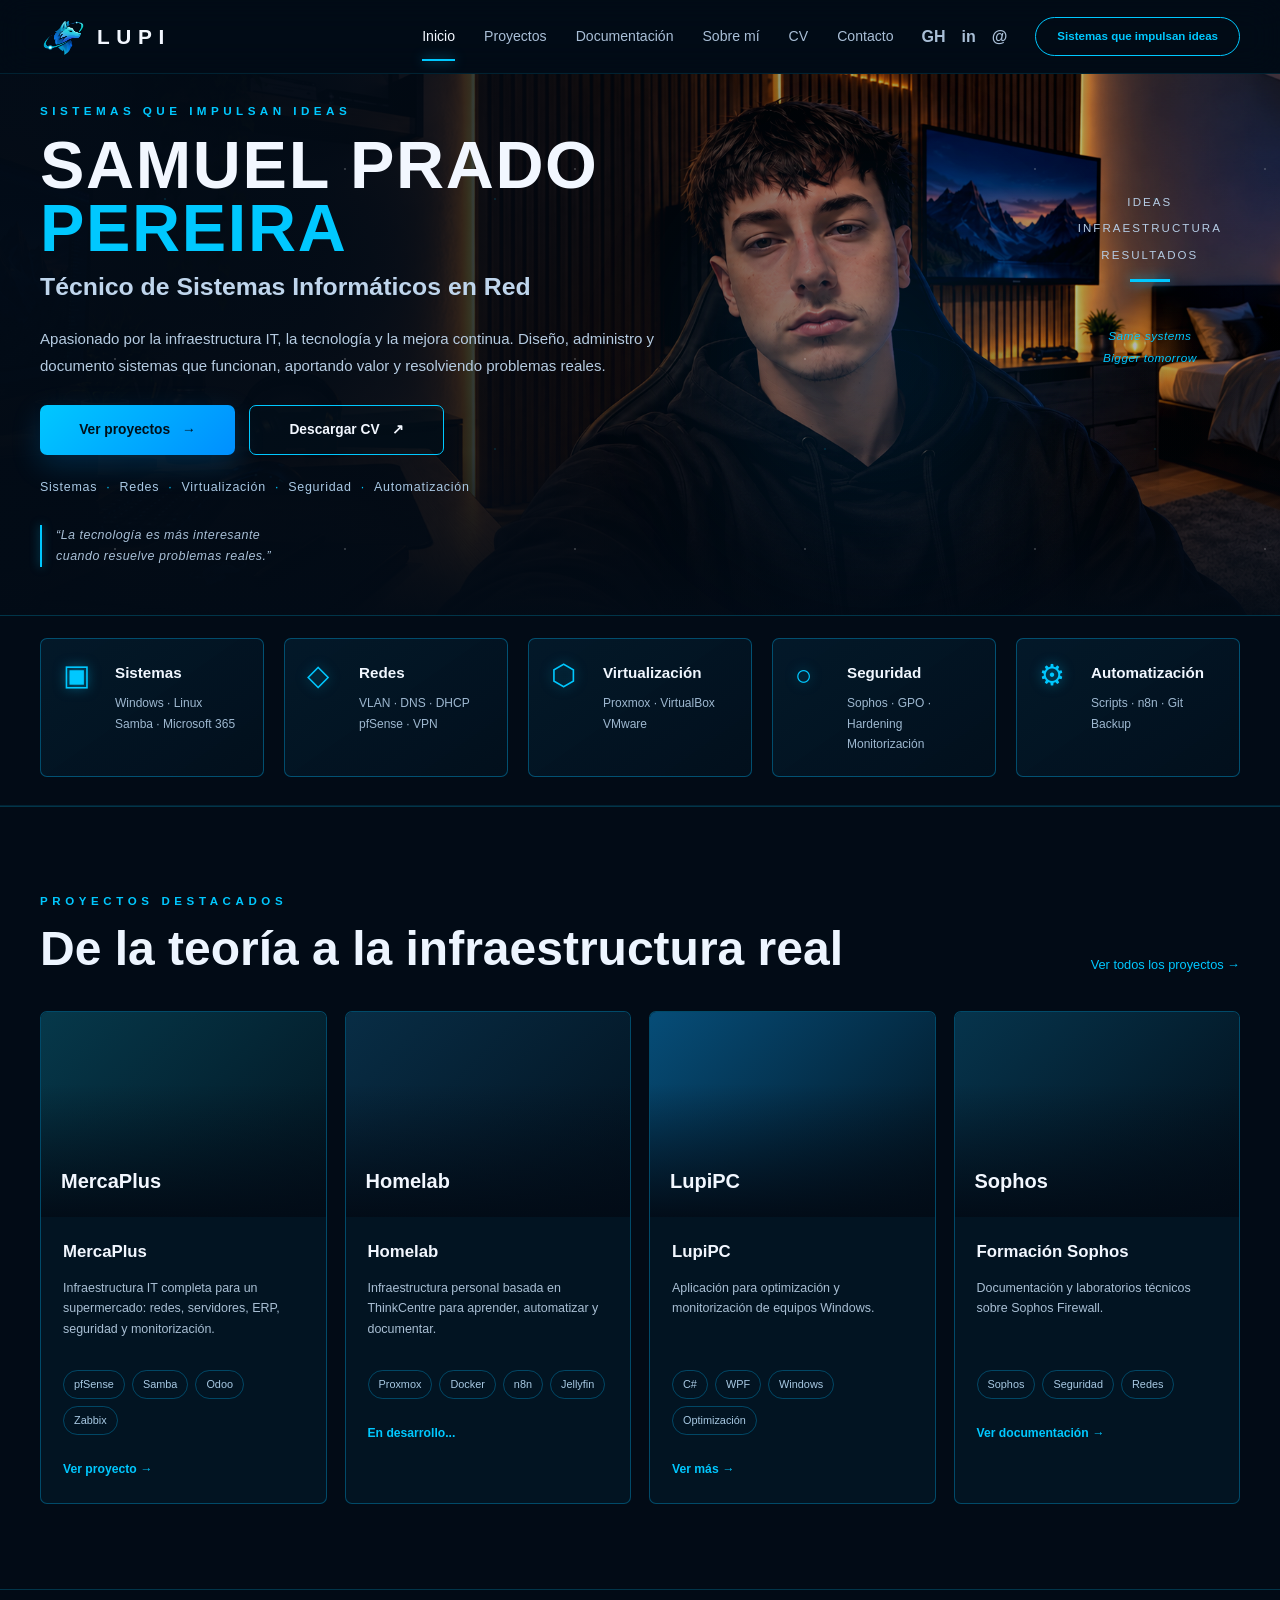
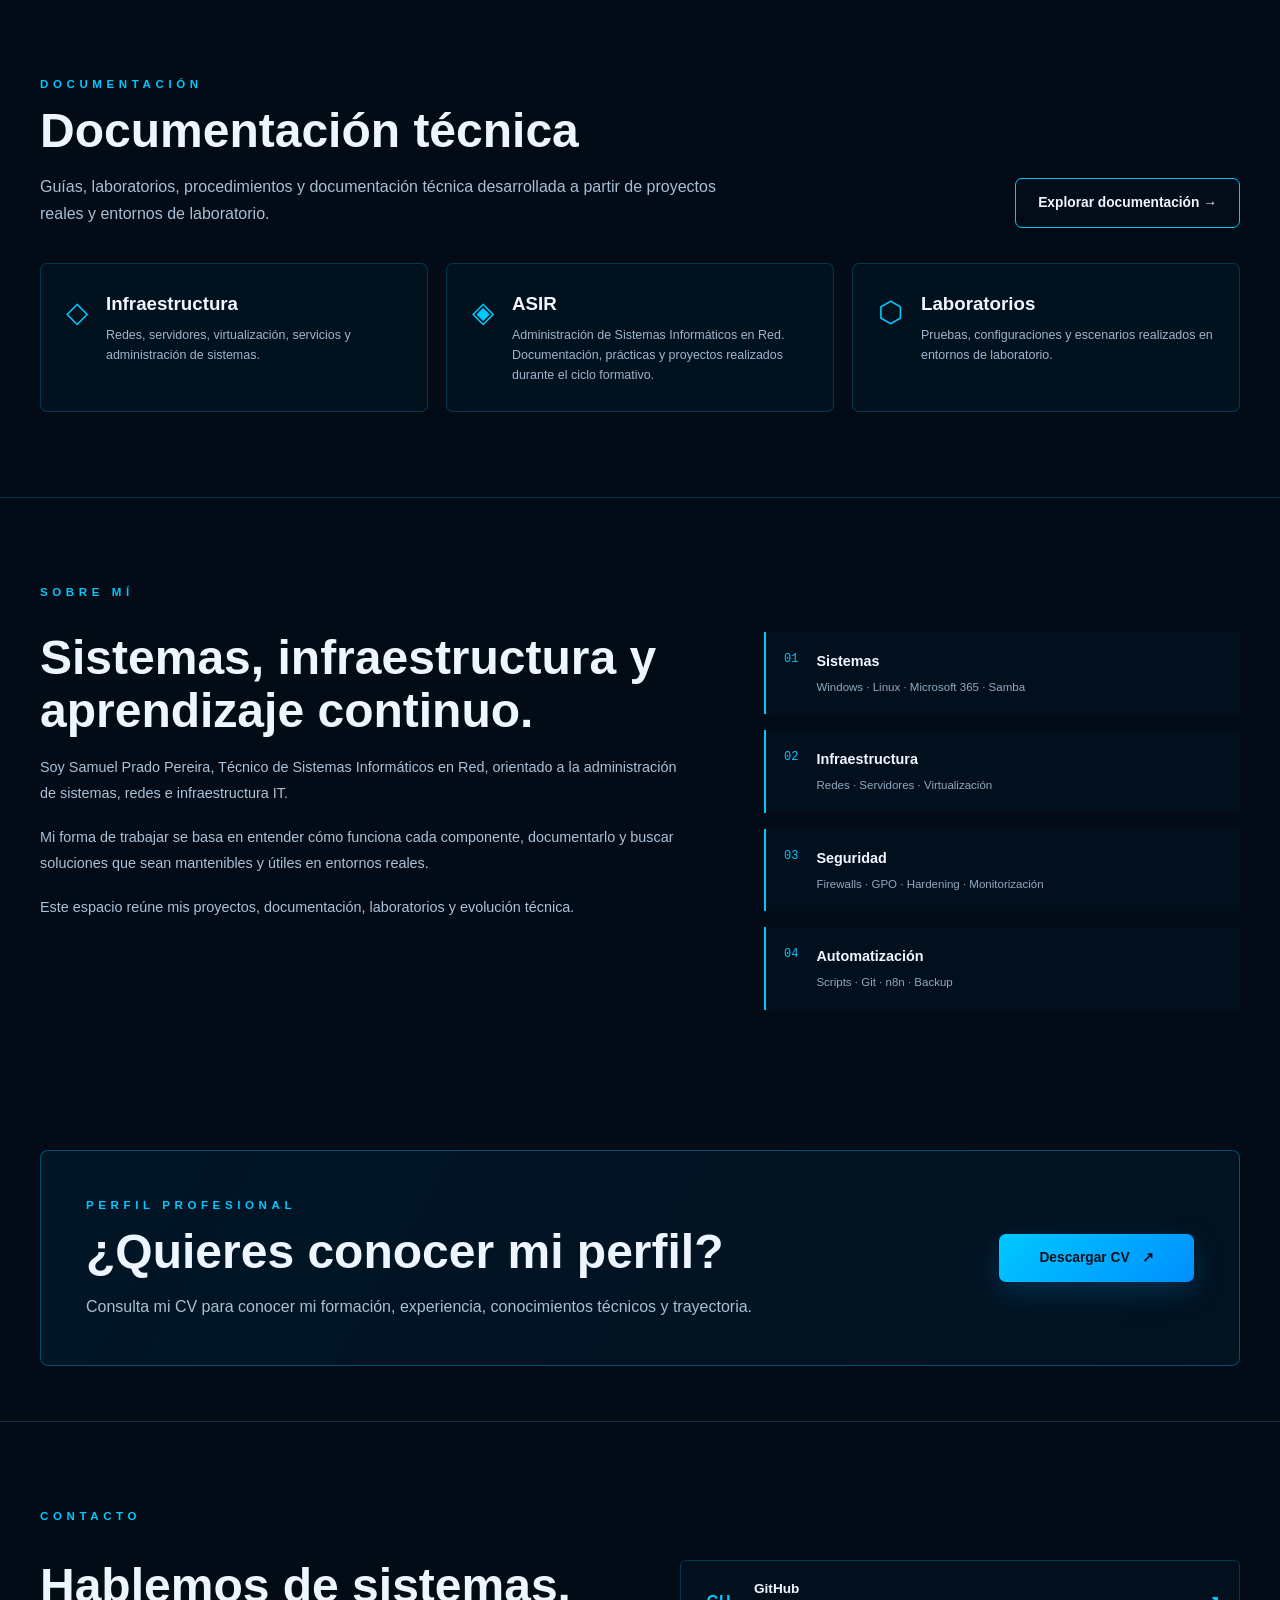
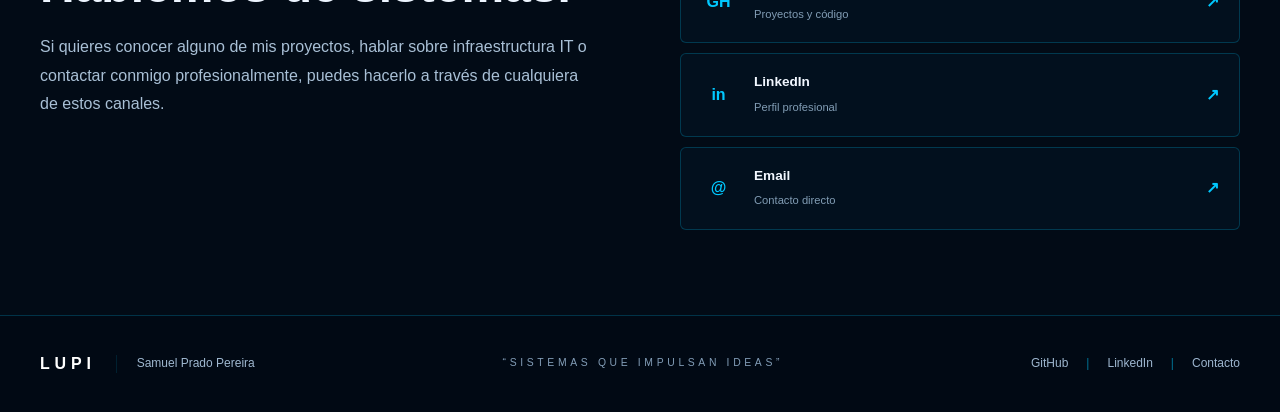
==== index.html @ e432102c "Página Documentación correcion" ====
<!DOCTYPE html>
<html lang="es">
<head>
    <meta charset="UTF-8">
    <meta name="viewport" content="width=device-width, initial-scale=1.0">

    <title>Rincón de Lupi | Técnico de Sistemas</title>

    <link rel="icon" type="image/png" href="assets/images/logo/lupi.png">

    <link rel="stylesheet" href="css/styles.css">
</head>

<body>
    <header class="site-header" id="top">
        <div class="container header-inner">
            <a class="brand" href="#inicio" aria-label="Rincón de Lupi">
                <img src="assets/images/logo/lupi.png" alt="Lupi">
                <span>LUPI</span>
            </a>

            <button class="menu-toggle" aria-label="Abrir menú" aria-expanded="false">
                <span></span><span></span><span></span>
            </button>

            <nav class="main-nav" aria-label="Navegación principal">
                <a class="active" href="#inicio">Inicio</a>
                <a href="proyectos/index.html">Proyectos</a>
                <a href="documentacion/index.html">Documentación</a>
                <a href="#sobre-mi">Sobre mí</a>
                <a href="#cv">CV</a>
                <a href="#contacto">Contacto</a>
            </nav>

            <div class="header-actions">
                <a href="#" aria-label="GitHub">GH</a>
                <a href="#" aria-label="LinkedIn">in</a>
                <a href="mailto:correo@ejemplo.com" aria-label="Correo">@</a>
            </div>

            <span class="header-pill">Sistemas que impulsan ideas</span>
        </div>
    </header>

    <main>
        <section class="hero" id="inicio">

    <!-- Imagen principal del Hero -->
    <div class="hero-background">
        <img
            src="assets/images/hero/hero.png"
            alt="Samuel Prado Pereira en su entorno de trabajo"
        >
    </div>

    <!-- Oscurece la parte izquierda para mejorar la lectura -->
    <div class="hero-overlay"></div>

    <!-- Efectos visuales -->
    <div class="hero-glow"></div>
    <div class="stars"></div>

    <div class="container hero-inner">

        <!-- TEXTO -->
        <div class="hero-copy">

            <p class="eyebrow">
                SISTEMAS QUE IMPULSAN IDEAS
            </p>

            <h1>
                Samuel Prado
                <span>Pereira</span>
            </h1>

            <h2>
                Técnico de Sistemas Informáticos en Red
            </h2>

            <p class="hero-text">
                Apasionado por la infraestructura IT, la tecnología y la mejora continua.
                Diseño, administro y documento sistemas que funcionan,
                aportando valor y resolviendo problemas reales.
            </p>

            <div class="hero-buttons">

                <a href="#proyectos" class="button button-primary">
                    Ver proyectos
                    <span>→</span>
                </a>

                <a href="#cv" class="button button-secondary">
                    Descargar CV
                    <span>↗</span>
                </a>

            </div>

            <div class="hero-skills">

                <span>Sistemas</span>
                <i>·</i>

                <span>Redes</span>
                <i>·</i>

                <span>Virtualización</span>
                <i>·</i>

                <span>Seguridad</span>
                <i>·</i>

                <span>Automatización</span>

            </div>

            <div class="hero-quote">
                <span></span>
                <p>
                    “La tecnología es más interesante<br>
                    cuando resuelve problemas reales.”
                </p>
            </div>

        </div>


        <!-- ELEMENTOS SOBRE LA IMAGEN -->
        <div class="hero-decoration">

            <div class="hero-words">

                <span>IDEAS</span>
                <span>INFRAESTRUCTURA</span>
                <span>RESULTADOS</span>

                <b></b>

                <small>
                    Same systems<br>
                    Bigger tomorrow
                </small>

            </div>

        </div>

    </div>

</section>

</section>

<!-- =========================================
     ESPECIALIDADES
========================================= -->

<section class="specialties">

    <div class="container">

        <div class="specialties-grid">

            <article class="specialty">
                <div class="specialty-icon">▣</div>

                <div>
                    <h3>Sistemas</h3>
                    <p>
                        Windows · Linux<br>
                        Samba · Microsoft 365
                    </p>
                </div>
            </article>


            <article class="specialty">
                <div class="specialty-icon">◇</div>

                <div>
                    <h3>Redes</h3>
                    <p>
                        VLAN · DNS · DHCP<br>
                        pfSense · VPN
                    </p>
                </div>
            </article>


            <article class="specialty">
                <div class="specialty-icon">⬡</div>

                <div>
                    <h3>Virtualización</h3>
                    <p>
                        Proxmox · VirtualBox<br>
                        VMware
                    </p>
                </div>
            </article>


            <article class="specialty">
                <div class="specialty-icon">○</div>

                <div>
                    <h3>Seguridad</h3>
                    <p>
                        Sophos · GPO · Hardening<br>
                        Monitorización
                    </p>
                </div>
            </article>


            <article class="specialty">
                <div class="specialty-icon">⚙</div>

                <div>
                    <h3>Automatización</h3>
                    <p>
                        Scripts · n8n · Git<br>
                        Backup
                    </p>
                </div>
            </article>

        </div>

    </div>

</section>

<!-- =========================================
     PROYECTOS
========================================= -->

<section class="projects-section" id="proyectos">

    <div class="container">

        <div class="section-heading">

            <div>
                <p class="section-eyebrow">
                    PROYECTOS DESTACADOS
                </p>

                <h2>
                    De la teoría a la infraestructura real
                </h2>
            </div>

            <a href="proyectos/index.html" class="section-link">
                Ver todos los proyectos →
            </a>

        </div>


        <div class="project-grid">


            <!-- MERCAPLUS -->

            <article class="project-card">

                <div class="project-image project-mercaplus">
                    <span>MercaPlus</span>
                </div>

                <div class="project-body">

                    <h3>MercaPlus</h3>

                    <p>
                        Infraestructura IT completa para un supermercado:
                        redes, servidores, ERP, seguridad y monitorización.
                    </p>

                    <div class="project-tags">

                        <span>pfSense</span>
                        <span>Samba</span>
                        <span>Odoo</span>
                        <span>Zabbix</span>

                    </div>

                    <a href="proyectos/mercaplus.html" class="project-link">
                        Ver proyecto →
                </a>

                </div>

            </article>


            <!-- HOMELAB -->

            <article class="project-card">

                <div class="project-image project-homelab">
                    <span>Homelab</span>
                </div>

                <div class="project-body">

                    <h3>Homelab</h3>

                    <p>
                        Infraestructura personal basada en ThinkCentre
                        para aprender, automatizar y documentar.
                    </p>

                    <div class="project-tags">

                        <span>Proxmox</span>
                        <span>Docker</span>
                        <span>n8n</span>
                        <span>Jellyfin</span>

                    </div>

                    <span class="project-status">
                        En desarrollo...
                    </span>

                </div>

            </article>


            <!-- LUPIPC -->

            <article class="project-card">

                <div class="project-image project-lupipc">
                    <span>LupiPC</span>
                </div>

                <div class="project-body">

                    <h3>LupiPC</h3>

                    <p>
                        Aplicación para optimización y monitorización
                        de equipos Windows.
                    </p>

                    <div class="project-tags">

                        <span>C#</span>
                        <span>WPF</span>
                        <span>Windows</span>
                        <span>Optimización</span>

                    </div>

                    <a href="#" class="project-link">
                        Ver más →
                    </a>

                </div>

            </article>


            <!-- SOPHOS -->

            <article class="project-card">

                <div class="project-image project-sophos">
                    <span>Sophos</span>
                </div>

                <div class="project-body">

                    <h3>Formación Sophos</h3>

                    <p>
                        Documentación y laboratorios técnicos
                        sobre Sophos Firewall.
                    </p>

                    <div class="project-tags">

                        <span>Sophos</span>
                        <span>Seguridad</span>
                        <span>Redes</span>

                    </div>

                    <a href="#documentacion" class="project-link">
                        Ver documentación →
                    </a>

                </div>

            </article>

        </div>

    </div>

</section>

<!-- =========================================
     DOCUMENTACIÓN
========================================= -->

<section class="documentation-section" id="documentacion">

    <div class="container">

        <div class="section-eyebrow">
            DOCUMENTACIÓN
        </div>

        <div class="documentation-content">

            <div>

                <h2>
                    Documentación técnica
                </h2>

                <p>
                    Guías, laboratorios, procedimientos y documentación
                    técnica desarrollada a partir de proyectos reales
                    y entornos de laboratorio.
                </p>

            </div>

            <a href="documentacion/index.html" class="button button-secondary">
                Explorar documentación →
            </a>

        </div>


        <div class="documentation-grid">


            <article class="documentation-card">

                <span class="documentation-icon">
                    ◇
                </span>

                <div>

                    <h3>
                        Infraestructura
                    </h3>

                    <p>
                        Redes, servidores, virtualización,
                        servicios y administración de sistemas.
                    </p>

                </div>

            </article>


            <article class="documentation-card">

                <span class="documentation-icon">
                    ◈
                </span>

                <div>

                    <h3>
                        ASIR
                    </h3>

                    <p>
                        Administración de Sistemas Informáticos en Red.
                        Documentación, prácticas y proyectos realizados durante el ciclo formativo.
                    </p>

                </div>

            </article>


            <article class="documentation-card">

                <span class="documentation-icon">
                    ⬡
                </span>

                <div>

                    <h3>
                        Laboratorios
                    </h3>

                    <p>
                        Pruebas, configuraciones y escenarios
                        realizados en entornos de laboratorio.
                    </p>

                </div>

            </article>

        </div>

    </div>

</section>

<!-- =========================================
     SOBRE MÍ
========================================= -->

<section class="about-section" id="sobre-mi">

    <div class="container">

        <div class="section-eyebrow">
            SOBRE MÍ
        </div>

        <div class="about-grid">

            <div class="about-copy">

                <h2>
                    Sistemas, infraestructura
                    y aprendizaje continuo.
                </h2>

                <p>
                    Soy Samuel Prado Pereira, Técnico de Sistemas
                    Informáticos en Red, orientado a la administración
                    de sistemas, redes e infraestructura IT.
                </p>

                <p>
                    Mi forma de trabajar se basa en entender cómo
                    funciona cada componente, documentarlo y buscar
                    soluciones que sean mantenibles y útiles en
                    entornos reales.
                </p>

                <p>
                    Este espacio reúne mis proyectos, documentación,
                    laboratorios y evolución técnica.
                </p>

            </div>


            <div class="about-details">

                <div class="about-detail">

                    <span>01</span>

                    <div>
                        <h3>Sistemas</h3>
                        <p>
                            Windows · Linux · Microsoft 365 · Samba
                        </p>
                    </div>

                </div>


                <div class="about-detail">

                    <span>02</span>

                    <div>
                        <h3>Infraestructura</h3>
                        <p>
                            Redes · Servidores · Virtualización
                        </p>
                    </div>

                </div>


                <div class="about-detail">

                    <span>03</span>

                    <div>
                        <h3>Seguridad</h3>
                        <p>
                            Firewalls · GPO · Hardening · Monitorización
                        </p>
                    </div>

                </div>


                <div class="about-detail">

                    <span>04</span>

                    <div>
                        <h3>Automatización</h3>
                        <p>
                            Scripts · Git · n8n · Backup
                        </p>
                    </div>

                </div>

            </div>

        </div>

    </div>

</section>

<!-- =========================================
     CV
========================================= -->

<section class="cv-section" id="cv">

    <div class="container">

        <div class="cv-box">

            <div>

                <p class="section-eyebrow">
                    PERFIL PROFESIONAL
                </p>

                <h2>
                    ¿Quieres conocer mi perfil?
                </h2>

                <p>
                    Consulta mi CV para conocer mi formación,
                    experiencia, conocimientos técnicos y trayectoria.
                </p>

            </div>

            <a href="assets/cv/cv.pdf"
               class="button button-primary"
               target="_blank">

                Descargar CV
                <span>↗</span>

            </a>

        </div>

    </div>

</section>

<!-- =========================================
     CONTACTO
========================================= -->

<section class="contact-section" id="contacto">

    <div class="container">

        <div class="section-eyebrow">
            CONTACTO
        </div>

        <div class="contact-grid">

            <div class="contact-copy">

                <h2>
                    Hablemos de sistemas.
                </h2>

                <p>
                    Si quieres conocer alguno de mis proyectos,
                    hablar sobre infraestructura IT o contactar
                    conmigo profesionalmente, puedes hacerlo
                    a través de cualquiera de estos canales.
                </p>

            </div>


            <div class="contact-links">

                <a href="https://github.com/prapersam"
                   target="_blank"
                   class="contact-link">

                    <span>GH</span>

                    <div>
                        <strong>GitHub</strong>
                        <small>
                            Proyectos y código
                        </small>
                    </div>

                    <b>↗</b>

                </a>


                <a href="#"
                   class="contact-link">

                    <span>in</span>

                    <div>
                        <strong>LinkedIn</strong>
                        <small>
                            Perfil profesional
                        </small>
                    </div>

                    <b>↗</b>

                </a>


                <a href="mailto:contacto@rincondelupi.com"
                   class="contact-link">

                    <span>@</span>

                    <div>
                        <strong>Email</strong>
                        <small>
                            Contacto directo
                        </small>
                    </div>

                    <b>↗</b>

                </a>

            </div>

        </div>

    </div>

</section>

<!-- =========================================
     FOOTER
========================================= -->

<footer class="site-footer">

    <div class="container footer-inner">

        <div class="footer-brand">

            <strong>LUPI</strong>

            <span></span>

            <p>
                Samuel Prado Pereira
            </p>

        </div>


        <div class="footer-slogan">

            “SISTEMAS QUE IMPULSAN IDEAS”

        </div>


        <div class="footer-links">

            <a href="https://github.com/prapersam"
               target="_blank">
                GitHub
            </a>

            <span>|</span>

            <a href="#">
                LinkedIn
            </a>

            <span>|</span>

            <a href="#contacto">
                Contacto
            </a>

        </div>

    </div>

</footer>

</body>
</html>
---- css/styles.css ----
:root {
    --bg: #020b16;
    --bg-soft: #041421;
    --card: #061a2a;
    --text: #f2f7ff;
    --muted: #a9bfd7;
    --cyan: #00c8ff;
    --cyan-2: #008fff;
    --border: rgba(0, 200, 255, .22);
    --container: 1420px;
}

* { margin: 0; padding: 0; box-sizing: border-box; }

html { scroll-behavior: smooth; }

body {
    min-width: 320px;
    background: var(--bg);
    color: var(--text);
    font-family: Inter, Segoe UI, Arial, sans-serif;
    line-height: 1.6;
}

a { color: inherit; text-decoration: none; }

.container {
    width: min(calc(100% - 80px), var(--container));
    margin-inline: auto;
}

.site-header {
    position: fixed;
    inset: 0 0 auto;
    height: 74px;
    z-index: 1000;
    background: rgba(2, 11, 22, .82);
    border-bottom: 1px solid rgba(0, 200, 255, .12);
    backdrop-filter: blur(16px);
}

.header-inner {
    height: 100%;
    display: flex;
    align-items: center;
    gap: 28px;
}

.brand {
    display: flex;
    align-items: center;
    gap: 9px;
    flex-shrink: 0;
}

.brand img { width: 48px; height: 48px; object-fit: contain; }

.brand span {
    font-size: 1.3rem;
    font-weight: 800;
    letter-spacing: .32em;
}

.main-nav {
    margin-left: auto;
    display: flex;
    align-items: center;
    gap: 29px;
}

.main-nav a {
    position: relative;
    padding: 27px 0;
    color: var(--muted);
    font-size: .88rem;
    transition: color .2s ease;
}

.main-nav a:hover, .main-nav a.active { color: var(--text); }

.main-nav a.active::after {
    content: "";
    position: absolute;
    left: 0; right: 0; bottom: 14px;
    height: 2px;
    background: var(--cyan);
    box-shadow: 0 0 12px rgba(0, 200, 255, .7);
}

.header-actions { display: flex; gap: 16px; color: var(--muted); font-weight: 700; }
.header-actions a:hover { color: var(--cyan); }

.header-pill {
    padding: 9px 21px;
    border: 1px solid var(--cyan);
    border-radius: 30px;
    color: var(--cyan);
    font-size: .72rem;
    font-weight: 700;
    white-space: nowrap;
}

.menu-toggle { display: none; }
/* =========================================
   HERO
========================================= */

.hero {
    position: relative;

    min-height: 615px;

    padding-top: 74px;

    overflow: hidden;

    background: #020b16;
}


/* =========================================
   IMAGEN DE FONDO
========================================= */

.hero-background {
    position: absolute;

    inset: 74px 0 0;

    z-index: 0;

    overflow: hidden;
}

.hero-background img {
    width: 100%;
    height: 100%;

    display: block;

    object-fit: cover;
    object-position: center center;

    filter:
        brightness(.78)
        saturate(.95)
        contrast(1.05);

    transform: scale(1.015);
}


/* =========================================
   DEGRADADO SOBRE LA IMAGEN
========================================= */

.hero-overlay {
    position: absolute;

    inset: 74px 0 0;

    z-index: 1;

    background:

        /* Oscurece izquierda */
        linear-gradient(
            90deg,
            rgba(2, 11, 22, .98) 0%,
            rgba(2, 11, 22, .93) 25%,
            rgba(2, 11, 22, .65) 42%,
            rgba(2, 11, 22, .15) 67%,
            rgba(2, 11, 22, .05) 100%
        ),

        /* Oscurece parte inferior */
        linear-gradient(
            0deg,
            rgba(2, 11, 22, .92) 0%,
            rgba(2, 11, 22, .15) 30%,
            transparent 55%
        );
}


/* =========================================
   EFECTO AZUL
========================================= */

.hero-glow {
    position: absolute;

    width: 500px;
    height: 500px;

    right: 12%;
    top: 18%;

    z-index: 2;

    border-radius: 50%;

    background:
        radial-gradient(
            circle,
            rgba(0, 150, 255, .16),
            transparent 70%
        );

    filter: blur(45px);

    pointer-events: none;
}


/* =========================================
   ESTRELLAS
========================================= */

.stars {
    position: absolute;

    inset: 74px 0 0;

    z-index: 2;

    pointer-events: none;

    background-image:

        radial-gradient(
            circle,
            rgba(255,255,255,.7) 0 1px,
            transparent 1.5px
        ),

        radial-gradient(
            circle,
            rgba(0,200,255,.5) 0 1px,
            transparent 1.5px
        );

    background-size:
        230px 190px,
        330px 250px;

    opacity: .25;
}


/* =========================================
   CONTENIDO
========================================= */

.hero-inner {
    position: relative;
    z-index: 4;
    min-height: 541px;
    display: flex;
    align-items: center;
}

/* =========================================
   TEXTO
========================================= */

.hero-copy {

    width: 57%;

    padding-bottom: 20px;
}


.eyebrow {

    margin-bottom: 14px;

    color: var(--cyan);

    font-size: .73rem;

    font-weight: 700;

    letter-spacing: .38em;
}


.hero h1 {

    max-width: 760px;

    margin-bottom: 7px;

    font-size: clamp(
        3.2rem,
        5.2vw,
        5.4rem
    );

    line-height: .94;

    text-transform: uppercase;

    letter-spacing: .025em;

    font-weight: 900;
}


.hero h1 span {

    display: block;

    color: var(--cyan);
}


.hero h2 {

    margin-bottom: 20px;

    color: #bfd5ec;

    font-size: clamp(
        1.2rem,
        2vw,
        1.55rem
    );
}


.hero-text {

    max-width: 650px;

    margin-bottom: 26px;

    color: #b5cbe1;

    font-size: .94rem;

    line-height: 1.75;
}


/* =========================================
   BOTONES
========================================= */

.hero-buttons {

    display: flex;

    gap: 14px;

    margin-bottom: 23px;
}


.button {

    min-width: 195px;

    padding: 13px 22px;

    display: inline-flex;

    align-items: center;

    justify-content: center;

    gap: 12px;

    border-radius: 7px;

    font-size: .86rem;

    font-weight: 700;

    transition:
        transform .2s ease,
        box-shadow .2s ease,
        background .2s ease;
}


.button:hover {

    transform: translateY(-2px);
}


.button-primary {

    background:
        linear-gradient(
            135deg,
            #00c8ff,
            #008fff
        );

    color: #00101a;

    box-shadow:
        0 10px 30px
        rgba(0,160,255,.2);
}


.button-secondary {

    border: 1px solid var(--cyan);

    background:
        rgba(0, 20, 35, .25);
}


.button-secondary:hover {

    background:
        rgba(0, 200, 255, .08);
}


/* =========================================
   ESPECIALIDADES DEL HERO
========================================= */

.hero-skills {

    display: flex;

    flex-wrap: wrap;

    align-items: center;

    gap: 9px;

    color: #a9c8e4;

    font-size: .78rem;

    letter-spacing: .06em;
}


.hero-skills i {

    color: var(--cyan);

    font-style: normal;
}


/* =========================================
   FRASE
========================================= */

.hero-quote {

    display: flex;

    align-items: stretch;

    gap: 14px;

    margin-top: 27px;
}


.hero-quote span {

    width: 2px;

    background: var(--cyan);

    box-shadow:
        0 0 10px
        rgba(0,200,255,.6);
}


.hero-quote p {

    color: #a8bfd6;

    font-size: .78rem;

    line-height: 1.7;

    font-style: italic;

    letter-spacing: .04em;
}


/* =========================================
   TEXTO SOBRE LA FOTO
========================================= */

.hero-decoration {

    position: absolute;

    inset: 0;

    pointer-events: none;
}


.hero-words {

    position: absolute;

    right: 1.5%;

    top: 22%;

    display: flex;

    flex-direction: column;

    align-items: center;

    gap: 8px;

    color: #b5cce4;

    font-size: .72rem;

    letter-spacing: .18em;

    text-align: center;
}


.hero-words b {

    width: 40px;

    height: 3px;

    margin:

        7px

        0

        36px;

    background: var(--cyan);

    box-shadow:
        0 0 12px
        rgba(0,200,255,.7);
}


.hero-words small {

    color: var(--cyan);

    font-size: .74rem;

    line-height: 1.8;

    font-style: italic;

    letter-spacing: .04em;
}
.specialties {
    position: relative;
    padding: 20px 0 45px;
    background: rgba(3, 18, 31, .8);
    border-top: 1px solid rgba(0, 200, 255, .08);
    border-bottom: 1px solid rgba(0, 200, 255, .13);
}

.specialties-grid { display: grid; grid-template-columns: repeat(5, 1fr); gap: 15px; }

.specialty {
    min-height: 105px;
    display: flex;
    align-items: flex-start;
    gap: 16px;
    padding: 20px;
    border: 1px solid var(--border);
    border-radius: 7px;
    background: linear-gradient(135deg, rgba(5, 31, 48, .9), rgba(3, 17, 29, .92));
    transition: transform .2s ease, border-color .2s ease;
}

.specialty:hover { transform: translateY(-3px); border-color: rgba(0,200,255,.55); }

.specialty-icon {
    min-width: 34px;
    color: var(--cyan);
    font-size: 1.45rem;
    text-shadow: 0 0 12px rgba(0,200,255,.6);
}

.specialty h3 { font-size: .93rem; margin-bottom: 4px; }
.specialty p { color: var(--muted); font-size: .74rem; line-height: 1.55; }

.section { padding: 78px 0; }

.projects { background: var(--bg); }

.section-heading {
    display: flex;
    align-items: end;
    justify-content: space-between;
    gap: 25px;
    margin-bottom: 30px;
}

.section-heading h2 {
    font-size: clamp(1.8rem, 3vw, 2.5rem);
    line-height: 1.15;
}

.text-link, .project-link { color: var(--cyan); font-size: .8rem; font-weight: 700; }
.text-link:hover, .project-link:hover { text-decoration: underline; }

.project-grid { display: grid; grid-template-columns: repeat(4, 1fr); gap: 18px; }

.project-card {
    overflow: hidden;
    border: 1px solid var(--border);
    border-radius: 7px;
    background: var(--card);
    transition: transform .25s ease, border-color .25s ease, box-shadow .25s ease;
}

.project-card:hover {
    transform: translateY(-5px);
    border-color: rgba(0,200,255,.55);
    box-shadow: 0 16px 38px rgba(0,90,180,.12);
}

.project-image {
    position: relative;
    height: 185px;
    display: flex;
    align-items: end;
    padding: 19px;
    overflow: hidden;
    background-position: center;
    background-size: cover;
}

.project-image::after {
    content: "";
    position: absolute;
    inset: 0;
    background: linear-gradient(to top, rgba(2,11,22,.96), rgba(2,11,22,.05) 70%);
}

.project-image span { position: relative; z-index: 1; font-size: 1.15rem; font-weight: 800; }

.mercaplus { background: linear-gradient(135deg, #07505b, #031522); }
.homelab { background: linear-gradient(135deg, #0a3551, #03101c); }
.lupipc { background: linear-gradient(135deg, #07518a, #03111e); }
.sophos { background: linear-gradient(135deg, #0a3b51, #03111b); }

.project-body { padding: 20px; }
.project-body h3 { margin-bottom: 8px; font-size: 1.05rem; }
.project-body p { min-height: 78px; margin-bottom: 16px; color: var(--muted); font-size: .77rem; line-height: 1.6; }

.tags { display: flex; flex-wrap: wrap; gap: 6px; margin-bottom: 17px; }
.tags span {
    padding: 4px 9px;
    border: 1px solid rgba(0,200,255,.27);
    border-radius: 20px;
    color: #b9d7ef;
    font-size: .66rem;
}

.project-status { color: var(--cyan); font-size: .78rem; font-weight: 700; }

.info-section { border-top: 1px solid rgba(0,200,255,.08); }
.info-grid { display: grid; grid-template-columns: 1fr 1fr; gap: 70px; align-items: center; }
.info-grid h2 { font-size: clamp(1.8rem, 3vw, 2.5rem); line-height: 1.2; }
.info-grid > p { max-width: 620px; color: var(--muted); }

.footer {
    padding: 28px 0;
    border-top: 1px solid rgba(0,200,255,.12);
    background: #020b16;
    color: var(--muted);
    font-size: .77rem;
}

.footer-inner { display: flex; align-items: center; justify-content: space-between; gap: 25px; }
.footer-inner span { color: var(--cyan); margin: 0 8px; opacity: .55; }
.footer a:hover { color: var(--cyan); }
.footer-slogan { color: #91b0cf; letter-spacing: .28em; font-size: .67rem; }

/* =========================================
   RESPONSIVE
========================================= */

@media (max-width: 1180px) {

    .main-nav {
        gap: 19px;
    }

    .header-actions {
        display: none;
    }

    .header-pill {
        display: none;
    }

    .hero-copy {
        width: 60%;
    }

    .hero h1 {
        font-size: clamp(
            3rem,
            5.4vw,
            4.5rem
        );
    }

    .specialties-grid {
        grid-template-columns: repeat(3, 1fr);
    }

    .project-grid {
        grid-template-columns: repeat(2, 1fr);
    }
}


/* =========================================
   TABLET / MÓVIL
========================================= */

@media (max-width: 820px) {

    .container {
        width: min(
            calc(100% - 36px),
            var(--container)
        );
    }


    /* HEADER */

    .site-header {
        height: 68px;
    }

    .brand img {
        width: 42px;
        height: 42px;
    }

    .brand span {
        font-size: 1.15rem;
    }


    .menu-toggle {

        display: flex;

        margin-left: auto;

        width: 42px;
        height: 38px;

        flex-direction: column;

        align-items: center;
        justify-content: center;

        gap: 5px;

        border:
            1px solid var(--border);

        border-radius: 6px;

        background: transparent;

        cursor: pointer;
    }


    .menu-toggle span {

        width: 19px;
        height: 2px;

        background: var(--cyan);
    }


    /* MENÚ */

    .main-nav {

        position: absolute;

        top: 68px;

        left: 0;
        right: 0;

        display: none;

        flex-direction: column;

        align-items: stretch;

        gap: 0;

        padding:
            10px
            18px
            18px;

        background:
            rgba(2,11,22,.97);

        border-bottom:
            1px solid var(--border);
    }


    .main-nav.open {
        display: flex;
    }


    .main-nav a {

        padding: 13px 8px;
    }


    .main-nav a.active::after {

        bottom: 5px;

        left: 8px;

        right: auto;

        width: 28px;
    }


    /* HERO */

    .hero {

        min-height: 800px;

        padding-top: 68px;
    }


    .hero-background {

        inset: 68px 0 0;
    }


    .hero-overlay {

        inset: 68px 0 0;

        background:

            linear-gradient(
                180deg,
                rgba(2,11,22,.97) 0%,
                rgba(2,11,22,.82) 38%,
                rgba(2,11,22,.38) 68%,
                rgba(2,11,22,.96) 100%
            );
    }


    .hero-inner {

        min-height: 730px;

        display: block;

        padding-top: 60px;
    }


    .hero-copy {

        width: 100%;

        padding-bottom: 0;
    }


    .hero h1 {

        font-size:
            clamp(
                2.7rem,
                11vw,
                4.3rem
            );
    }


    .hero-text {

        max-width: 600px;
    }


    .hero-background img {

        object-position:
            65% center;
    }


    .hero-words {

        right: 3%;

        top: 58%;
    }


    .hero-quote {

        margin-top: 22px;
    }


    /* ESPECIALIDADES */

    .specialties-grid {

        grid-template-columns:
            repeat(2, 1fr);
    }


    /* INFORMACIÓN */

    .info-grid {

        grid-template-columns: 1fr;

        gap: 20px;
    }


    /* FOOTER */

    .footer-inner {

        flex-direction: column;

        text-align: center;
    }
}


/* =========================================
   MÓVIL
========================================= */

@media (max-width: 560px) {

    .hero {

        min-height: 800px;
    }


    .hero-inner {

        min-height: 730px;

        padding-top: 50px;
    }


    .hero h1 {

        font-size:
            clamp(
                2.5rem,
                12vw,
                3.5rem
            );
    }


    .hero h2 {

        font-size: 1.15rem;
    }


    .hero-text {

        font-size: .88rem;
    }


    .hero-buttons {

        flex-direction: column;

        align-items: stretch;
    }


    .button {

        width: 100%;
    }


    .hero-skills {

        gap: 6px;

        font-size: .7rem;
    }


    .hero-words {

        display: none;
    }


    .hero-background img {

        object-position:
            67% center;
    }


    .specialties-grid,
    .project-grid {

        grid-template-columns: 1fr;
    }


    .specialty {

        min-height: auto;
    }


    .section-heading {

        align-items: flex-start;

        flex-direction: column;
    }


    .project-body p {

        min-height: auto;
    }
}

/* =========================================
   ESPECIALIDADES
========================================= */

.specialties {
    position: relative;

    padding: 22px 0 28px;

    background: #020b16;

    border-top: 1px solid var(--border);
}


.specialties-grid {

    display: grid;

    grid-template-columns:
        repeat(5, 1fr);

    gap: 20px;
}


.specialty {

    min-height: 124px;

    padding: 22px;

    display: flex;

    align-items: flex-start;

    gap: 18px;

    border:
        1px solid
        rgba(0, 190, 255, .35);

    border-radius: 7px;

    background:
        linear-gradient(
            145deg,
            rgba(4, 30, 48, .75),
            rgba(2, 16, 29, .9)
        );

    transition:
        transform .2s ease,
        border-color .2s ease,
        box-shadow .2s ease;
}


.specialty:hover {

    transform:
        translateY(-4px);

    border-color:
        var(--cyan);

    box-shadow:
        0 10px 30px
        rgba(0, 180, 255, .12);
}


.specialty-icon {

    flex-shrink: 0;

    color: var(--cyan);

    font-size: 1.8rem;

    line-height: 1;

    text-shadow:
        0 0 12px
        rgba(0, 200, 255, .5);
}


.specialty h3 {

    margin-bottom: 8px;

    color: #f1f7ff;

    font-size: .95rem;
}


.specialty p {

    color: #9eb8d0;

    font-size: .75rem;

    line-height: 1.7;
}

/* =========================================
   PROJECTS
========================================= */

.projects-section {
    padding: 85px 0;
    border-top: 1px solid var(--border);
}


.section-heading {

    display: flex;

    align-items: flex-end;

    justify-content: space-between;

    gap: 30px;

    margin-bottom: 35px;
}


.section-eyebrow {

    margin-bottom: 12px;

    color: var(--cyan);

    font-size: .72rem;

    font-weight: 700;

    letter-spacing: .4em;
}


.section-heading h2,
.documentation-section h2,
.about-section h2,
.cv-section h2,
.contact-section h2 {

    font-size: clamp(
        2rem,
        4vw,
        3rem
    );

    line-height: 1.1;

    color: #edf5ff;
}


.section-link {

    color: var(--cyan);

    font-size: .8rem;

    white-space: nowrap;
}


.project-grid {

    display: grid;

    grid-template-columns:
        repeat(4, 1fr);

    gap: 18px;
}


.project-card {

    overflow: hidden;

    border:
        1px solid
        rgba(0,190,255,.32);

    border-radius: 7px;

    background:
        rgba(3,23,38,.8);

    transition:
        transform .25s ease,
        border-color .25s ease,
        box-shadow .25s ease;
}


.project-card:hover {

    transform:
        translateY(-5px);

    border-color:
        var(--cyan);

    box-shadow:
        0 15px 35px
        rgba(0,180,255,.12);
}


.project-image {

    height: 205px;

    display: flex;

    align-items: flex-end;

    padding: 20px;

    position: relative;

    background-size: cover;

    background-position: center;
}


.project-image::after {

    content: "";

    position: absolute;

    inset: 0;

    background:
        linear-gradient(
            transparent 35%,
            rgba(2,11,22,.95)
        );
}


.project-image span {

    position: relative;

    z-index: 2;

    font-size: 1.25rem;

    font-weight: 700;
}


/* Imágenes provisionales */

.project-mercaplus {

    background:
        linear-gradient(
            135deg,
            #06384a,
            #021521
        );
}


.project-homelab {

    background:
        linear-gradient(
            135deg,
            #082d45,
            #02111e
        );
}


.project-lupipc {

    background:
        linear-gradient(
            135deg,
            #064d78,
            #02131f
        );
}


.project-sophos {

    background:
        linear-gradient(
            135deg,
            #06344c,
            #020e19
        );
}


.project-body {

    padding: 22px;
}


.project-body h3 {

    margin-bottom: 12px;

    font-size: 1.05rem;
}


.project-body p {

    min-height: 74px;

    margin-bottom: 18px;

    color: #a9bfd4;

    font-size: .78rem;

    line-height: 1.65;
}


.project-tags {

    display: flex;

    flex-wrap: wrap;

    gap: 7px;

    margin-bottom: 20px;
}


.project-tags span {

    padding:
        5px 10px;

    border:
        1px solid
        rgba(0,190,255,.3);

    border-radius: 50px;

    color: #a8c9e3;

    font-size: .68rem;
}


.project-link,
.project-status {

    color: var(--cyan);

    font-size: .76rem;

    font-weight: 700;
}


/* =========================================
   DOCUMENTACIÓN
========================================= */

.documentation-section {

    padding: 85px 0;

    border-top:
        1px solid var(--border);
}


.documentation-content {

    display: flex;

    align-items: flex-end;

    justify-content: space-between;

    gap: 40px;

    margin-bottom: 35px;
}


.documentation-content p {

    max-width: 700px;

    margin-top: 15px;

    color: #a9bfd4;

    line-height: 1.7;
}


.documentation-grid {

    display: grid;

    grid-template-columns:
        repeat(3, 1fr);

    gap: 18px;
}


.documentation-card {

    display: flex;

    gap: 18px;

    padding: 25px;

    border:
        1px solid
        var(--border);

    border-radius: 7px;

    background:
        rgba(3,23,38,.6);
}


.documentation-icon {

    color: var(--cyan);

    font-size: 1.8rem;
}


.documentation-card h3 {

    margin-bottom: 8px;
}


.documentation-card p {

    color: #9db6cd;

    font-size: .78rem;

    line-height: 1.6;
}


/* =========================================
   SOBRE MÍ
========================================= */

.about-section {

    padding: 85px 0;

    border-top:
        1px solid var(--border);
}


.about-grid {

    display: grid;

    grid-template-columns:
        1.15fr .85fr;

    gap: 80px;

    margin-top: 30px;
}


.about-copy p {

    max-width: 700px;

    margin-top: 18px;

    color: #abc2d8;

    font-size: .9rem;

    line-height: 1.8;
}


.about-details {

    display: flex;

    flex-direction: column;

    gap: 16px;
}


.about-detail {

    display: flex;

    gap: 18px;

    padding: 18px;

    border-left:
        2px solid
        var(--cyan);

    background:
        rgba(0,150,220,.035);
}


.about-detail > span {

    color: var(--cyan);

    font-family: monospace;

    font-size: .75rem;
}


.about-detail h3 {

    margin-bottom: 5px;

    font-size: .9rem;
}


.about-detail p {

    color: #8fa9c1;

    font-size: .72rem;
}


/* =========================================
   CV
========================================= */

.cv-section {

    padding: 55px 0;
}


.cv-box {

    display: flex;

    align-items: center;

    justify-content: space-between;

    gap: 40px;

    padding: 45px;

    border:
        1px solid
        rgba(0,190,255,.35);

    border-radius: 8px;

    background:
        linear-gradient(
            120deg,
            rgba(0,100,160,.12),
            rgba(3,23,38,.6)
        );
}


.cv-box p:not(.section-eyebrow) {

    margin-top: 15px;

    color: #a8bfd5;
}


/* =========================================
   CONTACTO
========================================= */

.contact-section {

    padding: 85px 0;

    border-top:
        1px solid var(--border);
}


.contact-grid {

    display: grid;

    grid-template-columns:
        1fr 1fr;

    gap: 80px;

    margin-top: 35px;
}


.contact-copy p {

    max-width: 600px;

    margin-top: 20px;

    color: #a9c0d6;

    line-height: 1.8;
}


.contact-links {

    display: flex;

    flex-direction: column;

    gap: 10px;
}


.contact-link {

    display: flex;

    align-items: center;

    gap: 18px;

    padding: 17px 20px;

    border:
        1px solid
        var(--border);

    border-radius: 6px;

    background:
        rgba(3,23,38,.5);

    transition:
        border-color .2s ease,
        transform .2s ease;
}


.contact-link:hover {

    border-color:
        var(--cyan);

    transform:
        translateX(4px);
}


.contact-link > span {

    width: 35px;

    color: var(--cyan);

    font-weight: 700;

    text-align: center;
}


.contact-link div {

    flex: 1;
}


.contact-link strong {

    display: block;

    font-size: .85rem;
}


.contact-link small {

    color: #829db5;

    font-size: .7rem;
}


.contact-link b {

    color: var(--cyan);
}


/* =========================================
   FOOTER
========================================= */

.site-footer {

    padding: 35px 0;

    border-top:
        1px solid var(--border);

    background:
        #010914;
}


.footer-inner {

    display: flex;

    align-items: center;

    justify-content: space-between;

    gap: 30px;
}


.footer-brand {

    display: flex;

    align-items: center;

    gap: 12px;

    color: #9fb8d0;
}


.footer-brand strong {

    color: white;

    letter-spacing: .3em;
}


.footer-brand span {

    width: 1px;

    height: 18px;

    background:
        var(--border);
}


.footer-brand p {

    font-size: .75rem;
}


.footer-slogan {

    color: #829db7;

    font-size: .65rem;

    letter-spacing: .35em;
}


.footer-links {

    display: flex;

    gap: 10px;

    color: #9db6cf;

    font-size: .75rem;
}


.footer-links a:hover {

    color: var(--cyan);
}

@media (max-width: 820px) {

    .project-grid {
        grid-template-columns: repeat(2, 1fr);
    }

    .documentation-grid {
        grid-template-columns: 1fr;
    }

    .about-grid {
        grid-template-columns: 1fr;
        gap: 40px;
    }

    .contact-grid {
        grid-template-columns: 1fr;
        gap: 40px;
    }

    .documentation-content {
        align-items: flex-start;
        flex-direction: column;
    }

    .cv-box {
        align-items: flex-start;
        flex-direction: column;
    }

    .footer-inner {
        flex-direction: column;
        text-align: center;
    }

}


@media (max-width: 560px) {

    .project-grid {
        grid-template-columns: 1fr;
    }

    .projects-section,
    .documentation-section,
    .about-section,
    .contact-section {
        padding: 65px 0;
    }

    .section-heading {
        align-items: flex-start;
        flex-direction: column;
    }

    .cv-box {
        padding: 30px;
    }

    .footer-slogan {
        text-align: center;
        line-height: 1.7;
    }

}
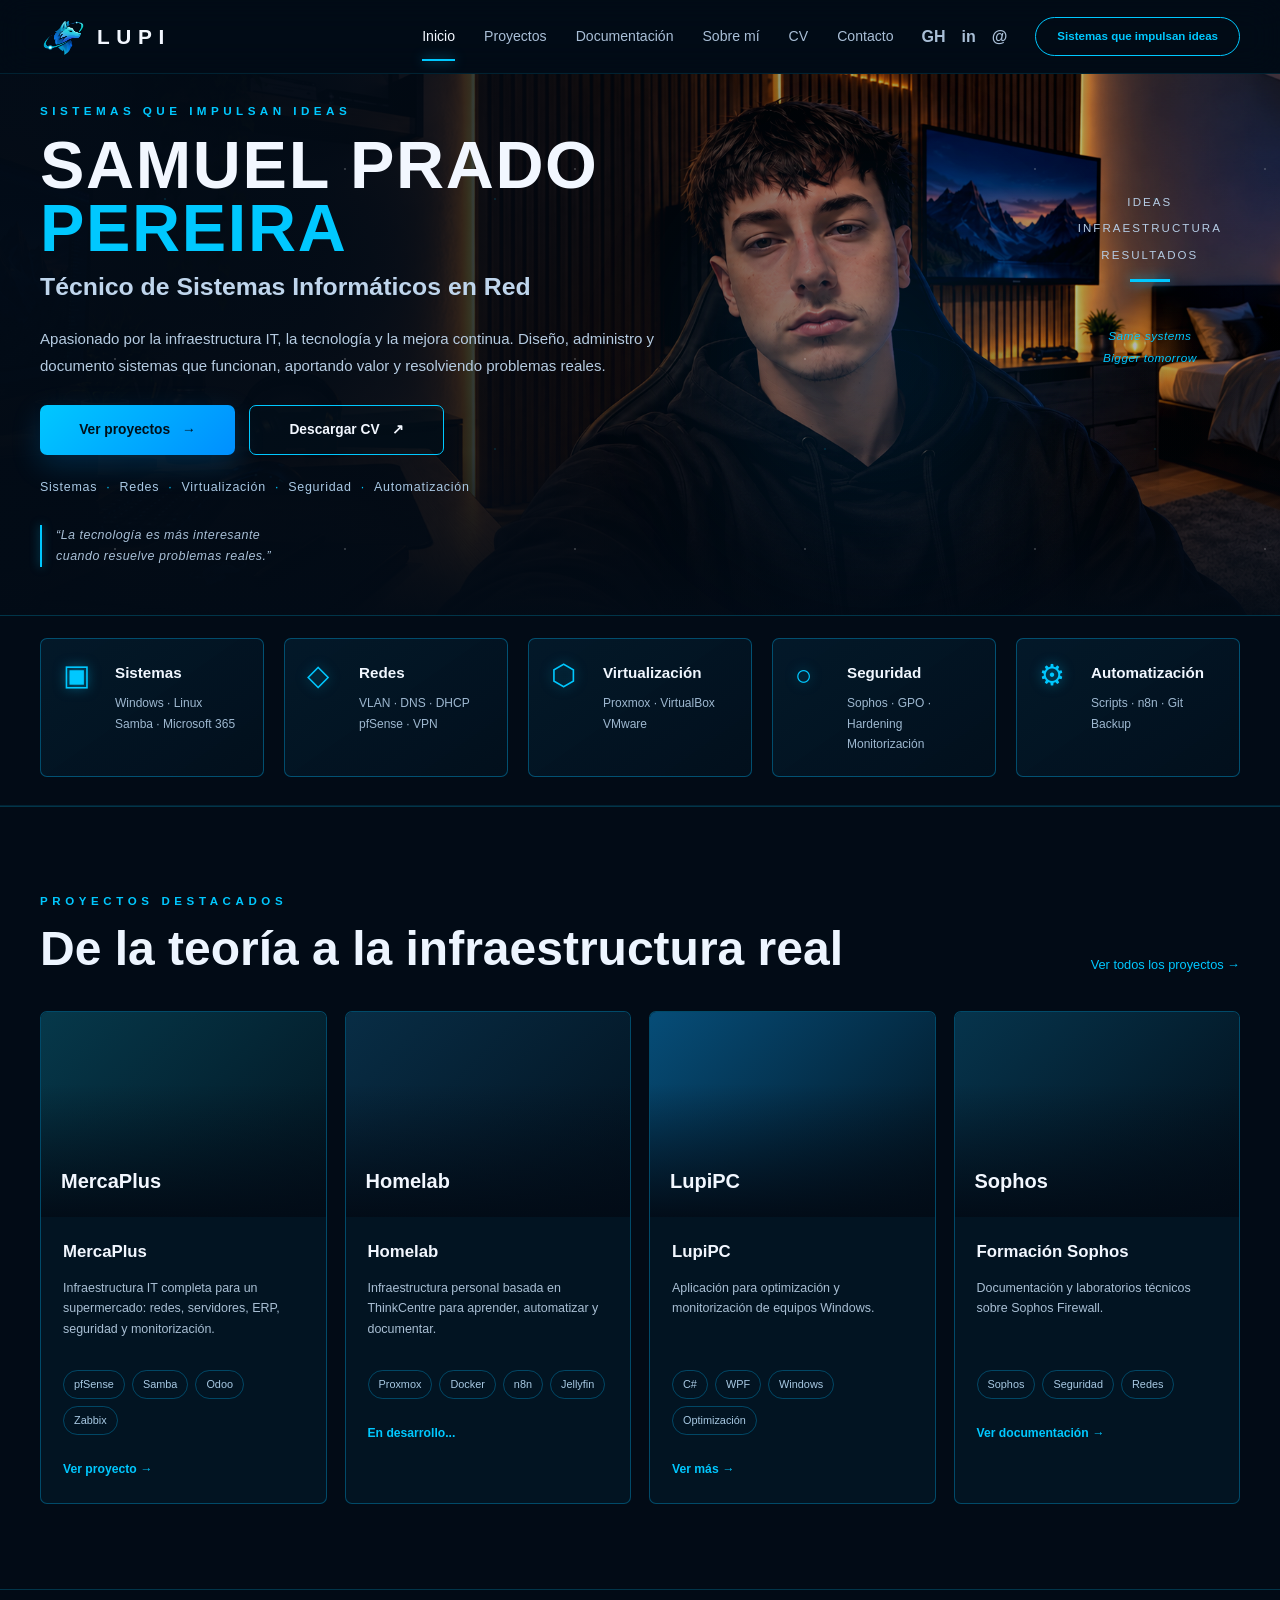
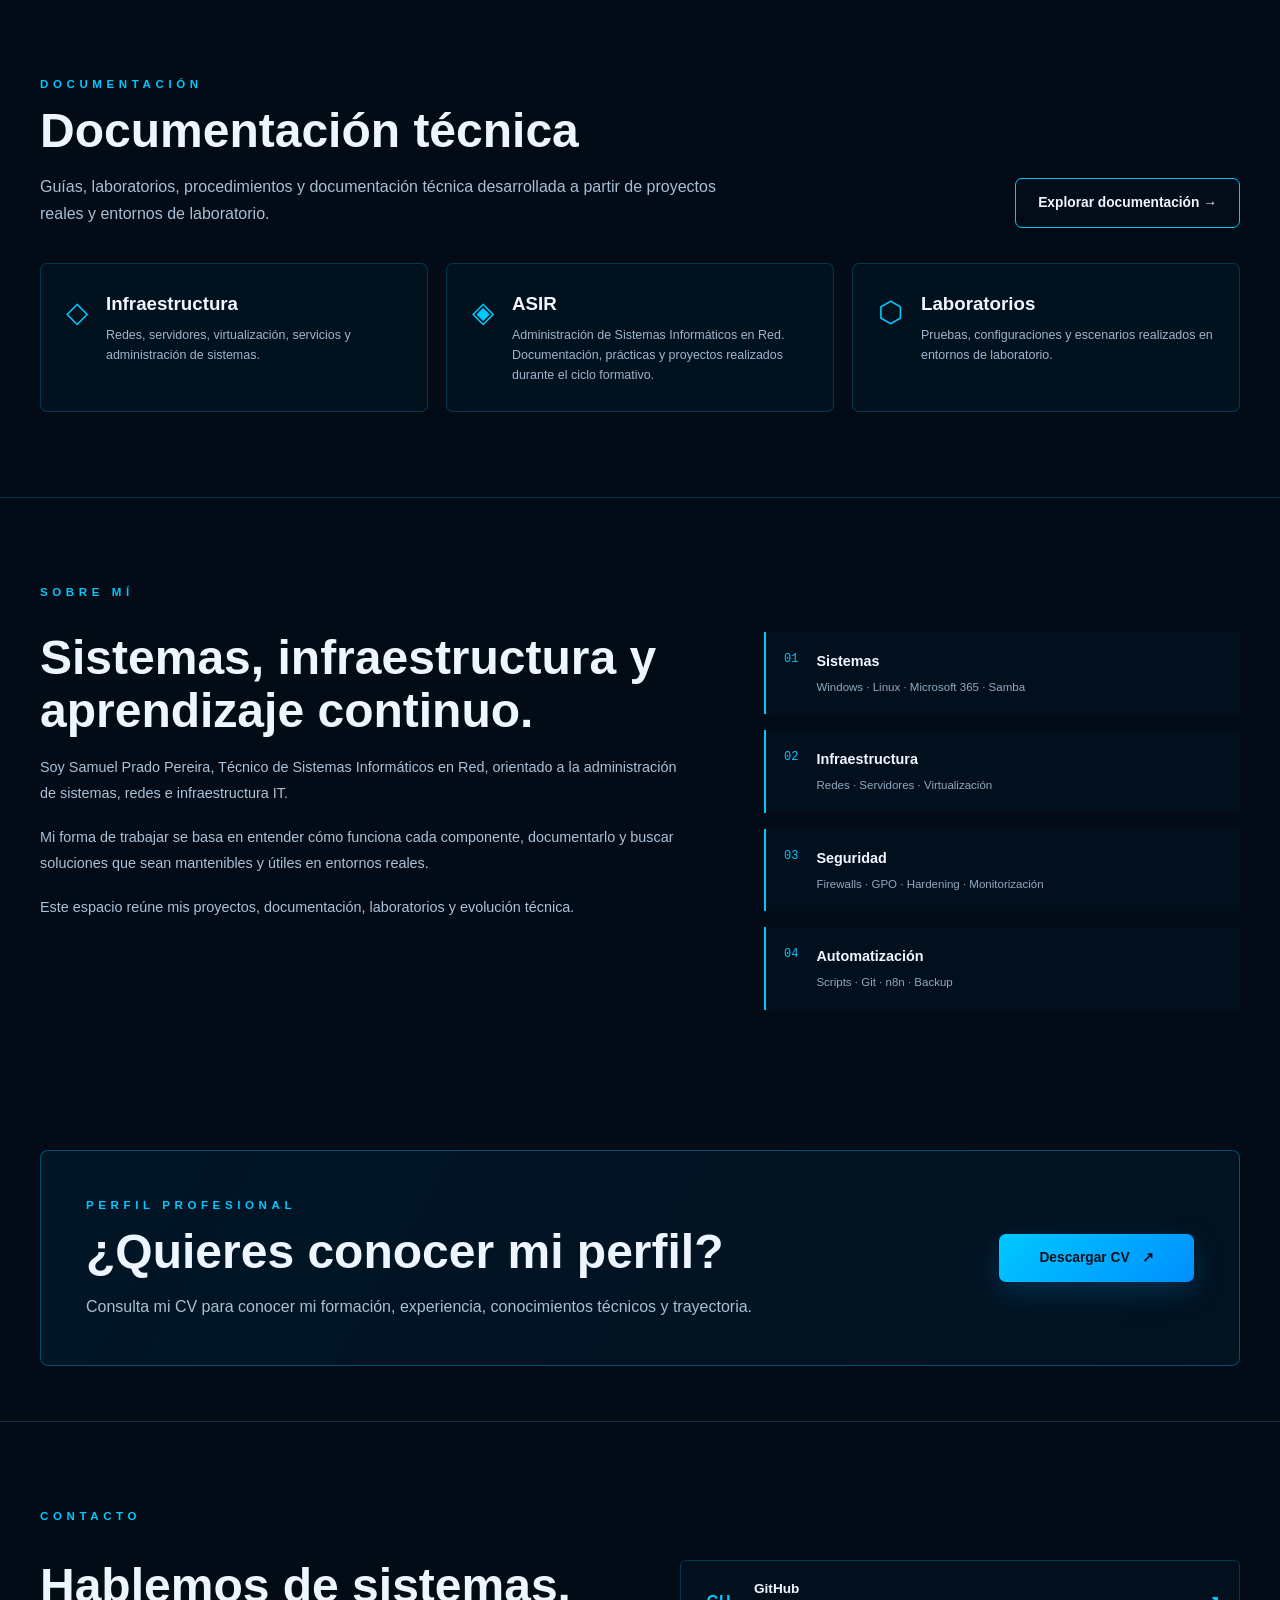
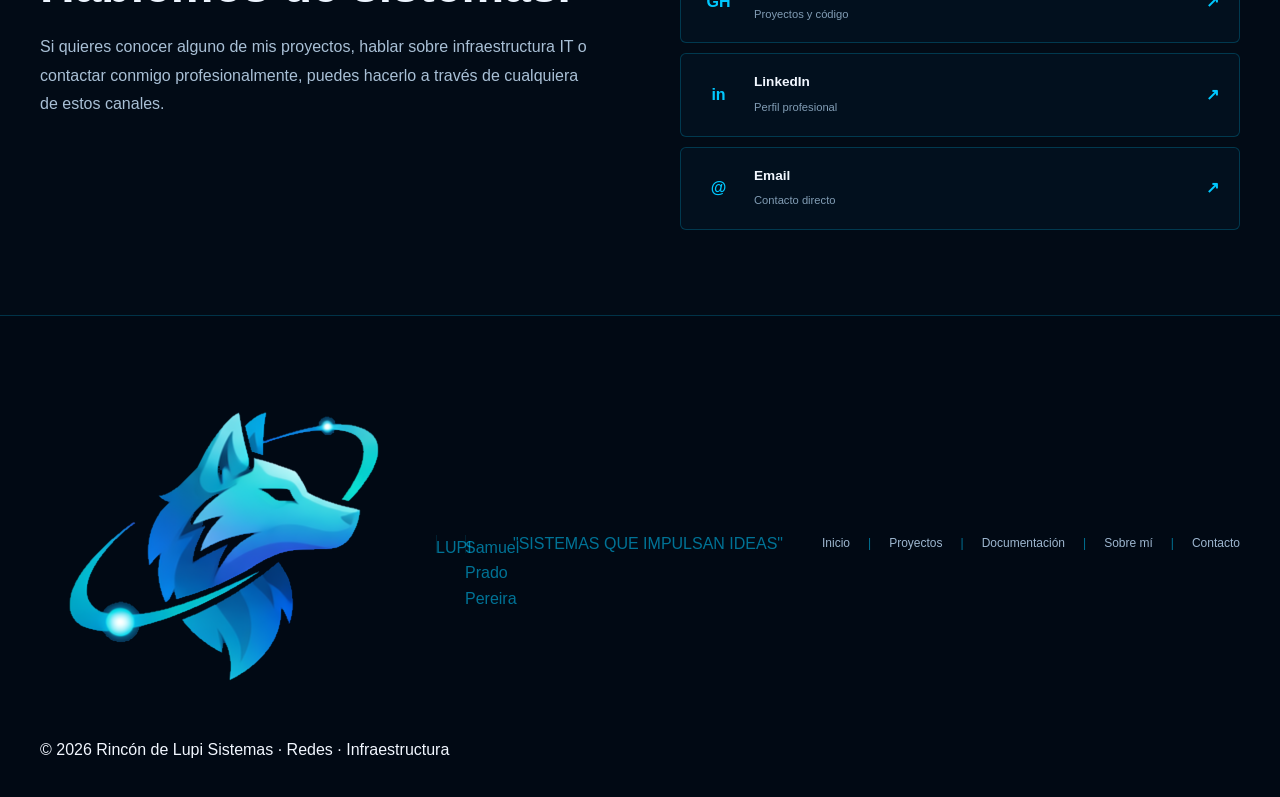
==== commit 1540502f: "Footers2" ====
--- a/index.html
+++ b/index.html
@@ -27,7 +27,7 @@
                 <a class="active" href="#inicio">Inicio</a>
                 <a href="proyectos/index.html">Proyectos</a>
                 <a href="documentacion/index.html">Documentación</a>
-                <a href="#sobre-mi">Sobre mí</a>
+                <a href="sobre-mi/index.html">Sobre mí</a>
                 <a href="#cv">CV</a>
                 <a href="#contacto">Contacto</a>
             </nav>
@@ -766,40 +766,58 @@
 
         <div class="footer-brand">
 
-            <strong>LUPI</strong>
-
-            <span></span>
-
-            <p>
+            <div class="footer-logo-small">
+                <img
+                    src="../assets/images/logo/lupi.png"
+                    alt="Lupi"
+                >
+            </div>
+
+            <span class="footer-name">
+                LUPI
+            </span>
+
+            <span class="footer-author">
                 Samuel Prado Pereira
-            </p>
-
-        </div>
-
-
-        <div class="footer-slogan">
-
-            “SISTEMAS QUE IMPULSAN IDEAS”
-
+            </span>
+
+        </div>
+
+
+        <div class="footer-motto">
+            <span>
+                "SISTEMAS QUE IMPULSAN IDEAS"
+            </span>
         </div>
 
 
         <div class="footer-links">
 
-            <a href="https://github.com/prapersam"
-               target="_blank">
-                GitHub
+            <a href="../index.html">
+                Inicio
             </a>
 
             <span>|</span>
 
-            <a href="#">
-                LinkedIn
+            <a href="../proyectos/">
+                Proyectos
             </a>
 
             <span>|</span>
 
-            <a href="#contacto">
+            <a href="../documentacion/">
+                Documentación
+            </a>
+
+            <span>|</span>
+
+            <a href="../sobre-mi/">
+                Sobre mí
+            </a>
+
+            <span>|</span>
+
+            <a href="../index.html#contacto">
                 Contacto
             </a>
 
@@ -807,6 +825,19 @@
 
     </div>
 
+
+    <div class="container footer-bottom">
+
+        <span>
+            © 2026 Rincón de Lupi
+        </span>
+
+        <span>
+            Sistemas · Redes · Infraestructura
+        </span>
+
+    </div>
+
 </footer>
 
 </body>
--- a/css/styles.css
+++ b/css/styles.css
@@ -1971,4 +1971,19 @@
         line-height: 1.7;
     }
 
+    .footer-logo-small {
+    width: 30px;
+    height: 30px;
+    display: flex;
+    align-items: center;
+    justify-content: center;
+    flex-shrink: 0;
+}
+
+.footer-logo-small img {
+    width: 30px;
+    height: 30px;
+    object-fit: contain;
+    display: block;
+}
 }
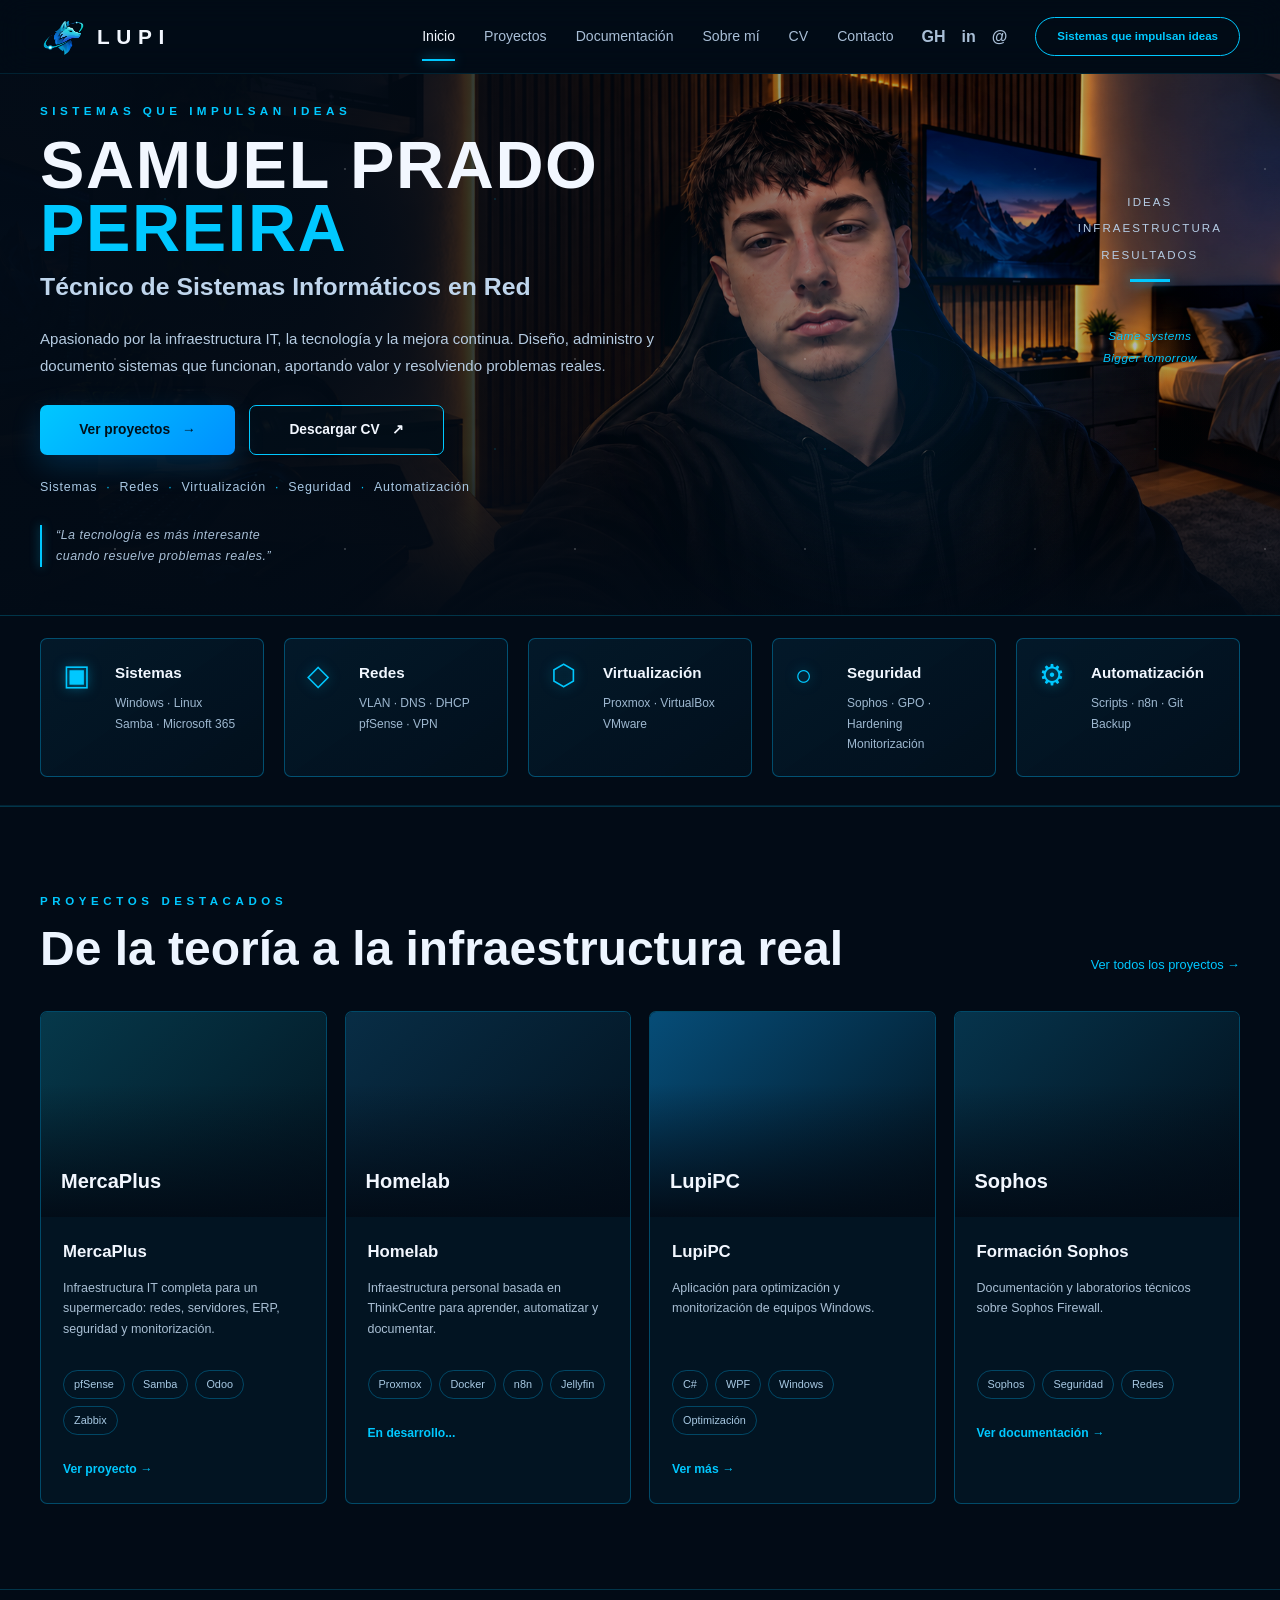
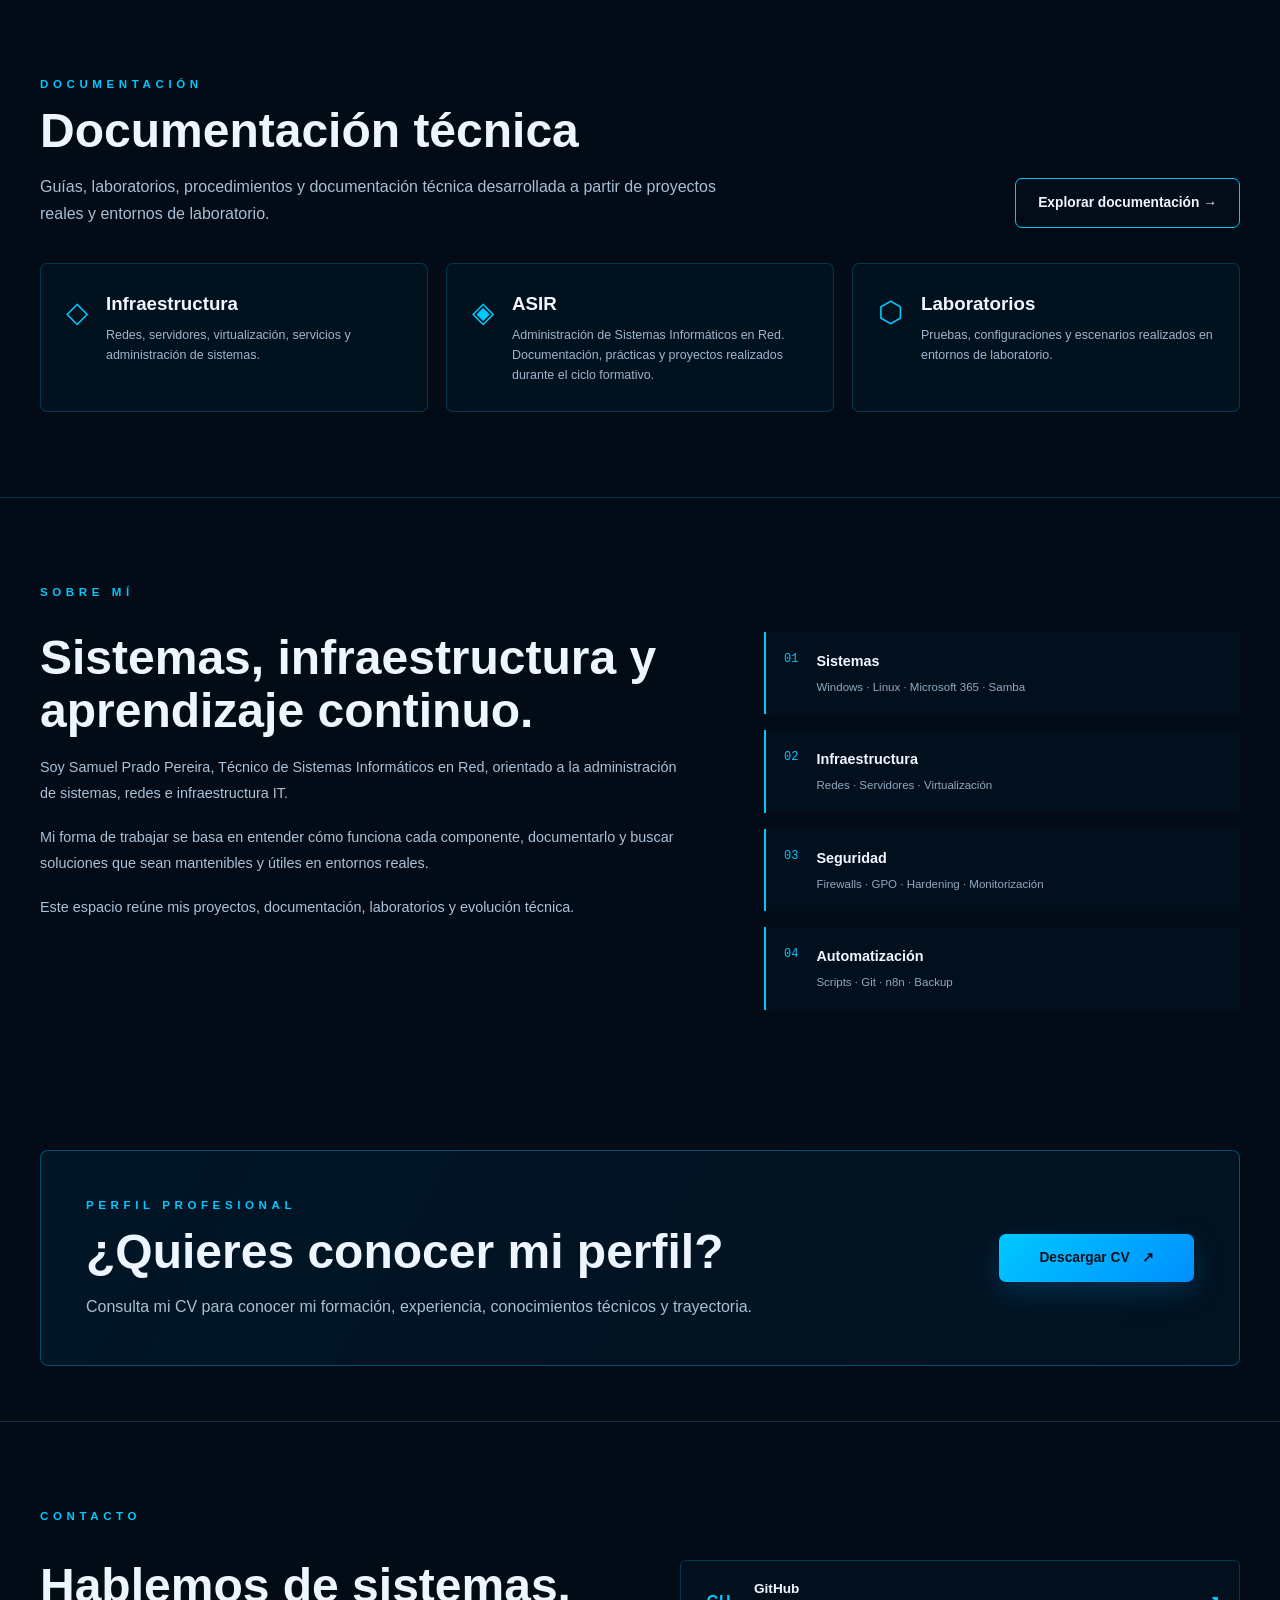
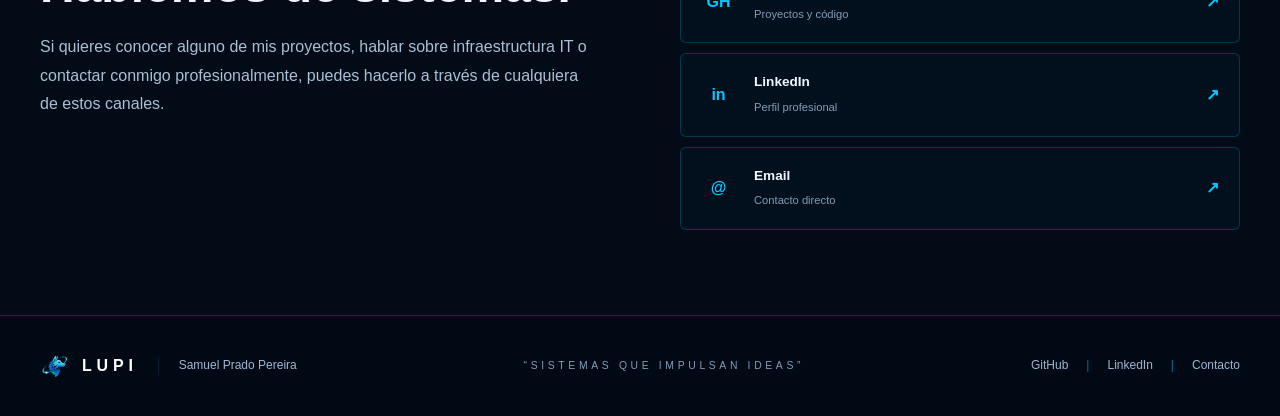
==== commit 1b12865b: "Footers3" ====
--- a/index.html
+++ b/index.html
@@ -766,53 +766,44 @@
 
         <div class="footer-brand">
 
-            <div class="footer-logo-small">
-                <img
-                    src="../assets/images/logo/lupi.png"
-                    alt="Lupi"
-                >
-            </div>
-
-            <span class="footer-name">
-                LUPI
-            </span>
-
-            <span class="footer-author">
+            <img
+                src="../assets/images/logo/lupi.png"
+                alt="Lupi"
+                class="footer-logo"
+            >
+
+            <strong>LUPI</strong>
+
+            <span></span>
+
+            <p>
                 Samuel Prado Pereira
-            </span>
-
-        </div>
-
-
-        <div class="footer-motto">
-            <span>
-                "SISTEMAS QUE IMPULSAN IDEAS"
-            </span>
+            </p>
+
+        </div>
+
+
+        <div class="footer-slogan">
+
+            “SISTEMAS QUE IMPULSAN IDEAS”
+
         </div>
 
 
         <div class="footer-links">
 
-            <a href="../index.html">
-                Inicio
+            <a
+                href="https://github.com/prapersam"
+                target="_blank"
+                rel="noopener noreferrer"
+            >
+                GitHub
             </a>
 
             <span>|</span>
 
-            <a href="../proyectos/">
-                Proyectos
-            </a>
-
-            <span>|</span>
-
-            <a href="../documentacion/">
-                Documentación
-            </a>
-
-            <span>|</span>
-
-            <a href="../sobre-mi/">
-                Sobre mí
+            <a href="#">
+                LinkedIn
             </a>
 
             <span>|</span>
@@ -825,19 +816,6 @@
 
     </div>
 
-
-    <div class="container footer-bottom">
-
-        <span>
-            © 2026 Rincón de Lupi
-        </span>
-
-        <span>
-            Sistemas · Redes · Infraestructura
-        </span>
-
-    </div>
-
 </footer>
 
 </body>
--- a/css/styles.css
+++ b/css/styles.css
@@ -1854,6 +1854,19 @@
 }
 
 
+/* LOGO DEL FOOTER */
+
+.footer-logo {
+
+    width: 30px;
+    height: 30px;
+
+    object-fit: contain;
+
+    flex-shrink: 0;
+}
+
+
 .footer-brand strong {
 
     color: white;
@@ -1905,6 +1918,11 @@
 
     color: var(--cyan);
 }
+
+
+/* =========================================
+   RESPONSIVE
+========================================= */
 
 @media (max-width: 820px) {
 
@@ -1971,19 +1989,4 @@
         line-height: 1.7;
     }
 
-    .footer-logo-small {
-    width: 30px;
-    height: 30px;
-    display: flex;
-    align-items: center;
-    justify-content: center;
-    flex-shrink: 0;
-}
-
-.footer-logo-small img {
-    width: 30px;
-    height: 30px;
-    object-fit: contain;
-    display: block;
-}
 }
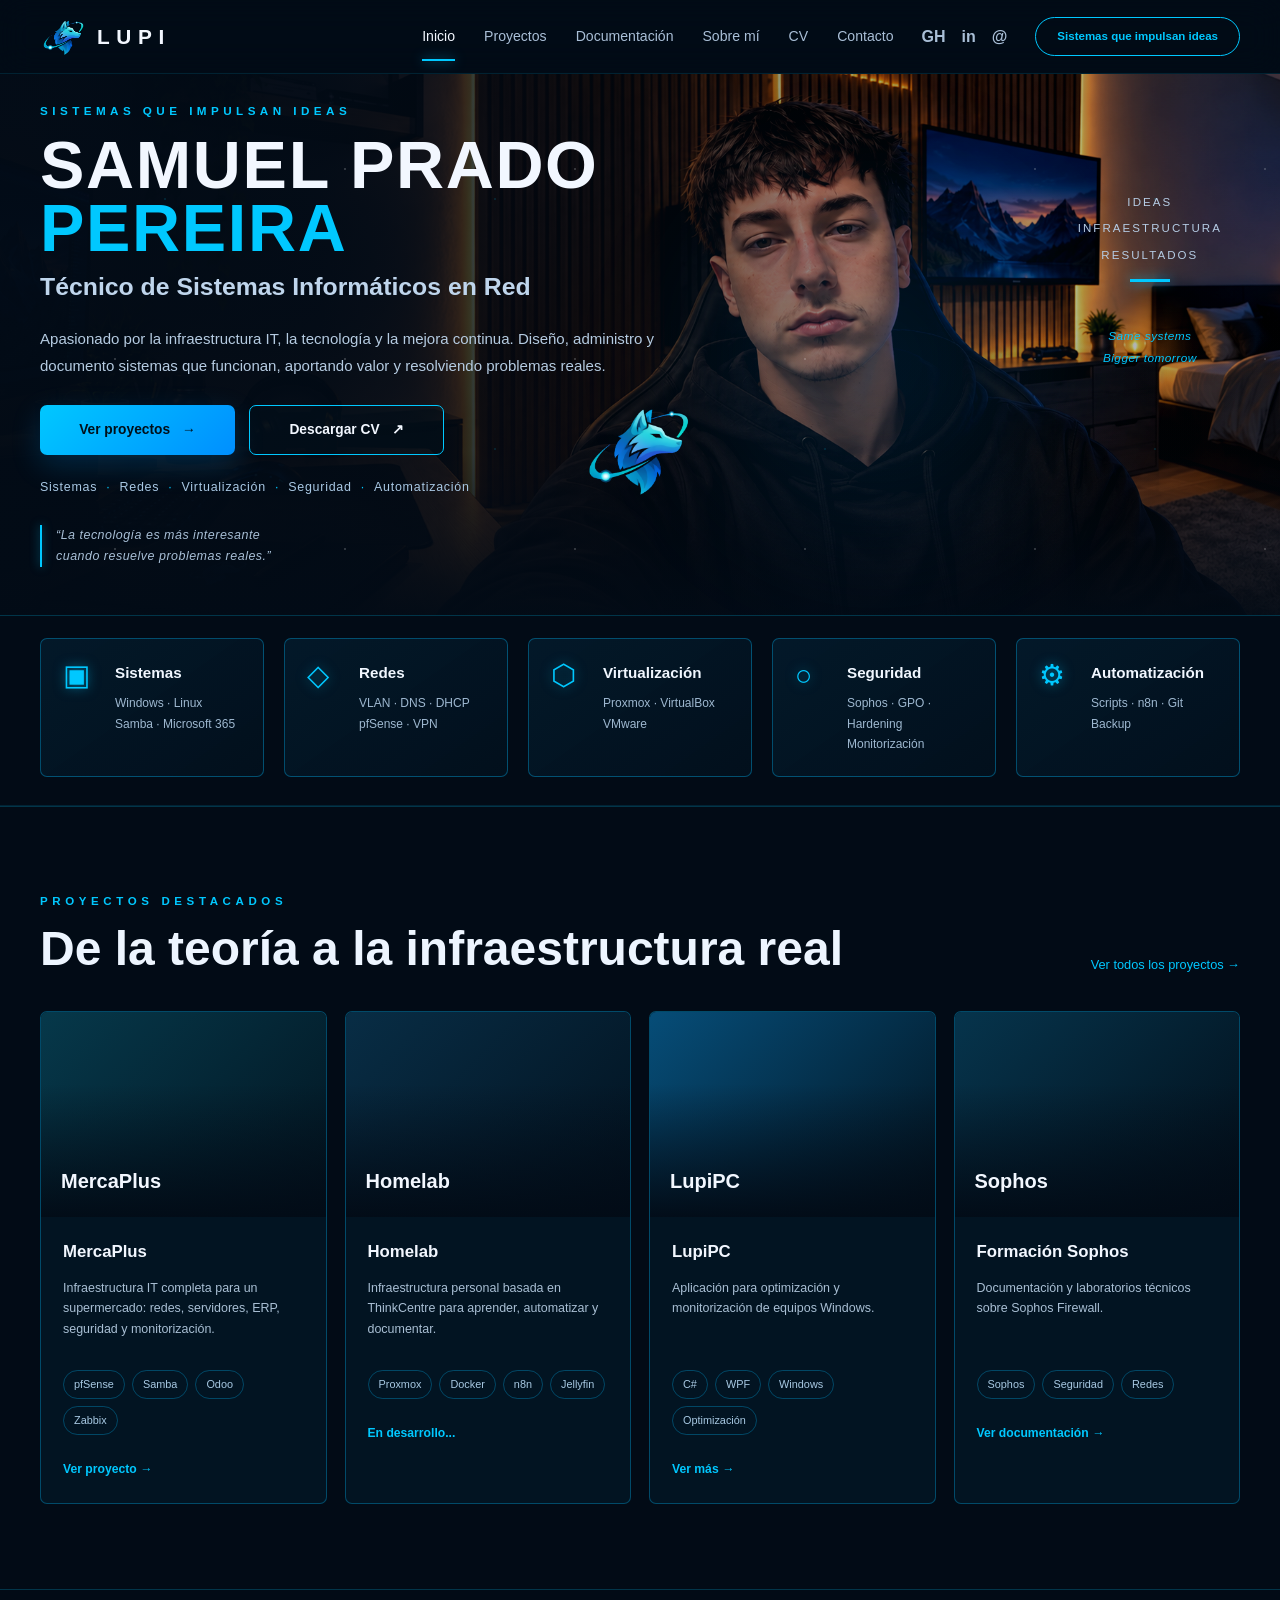
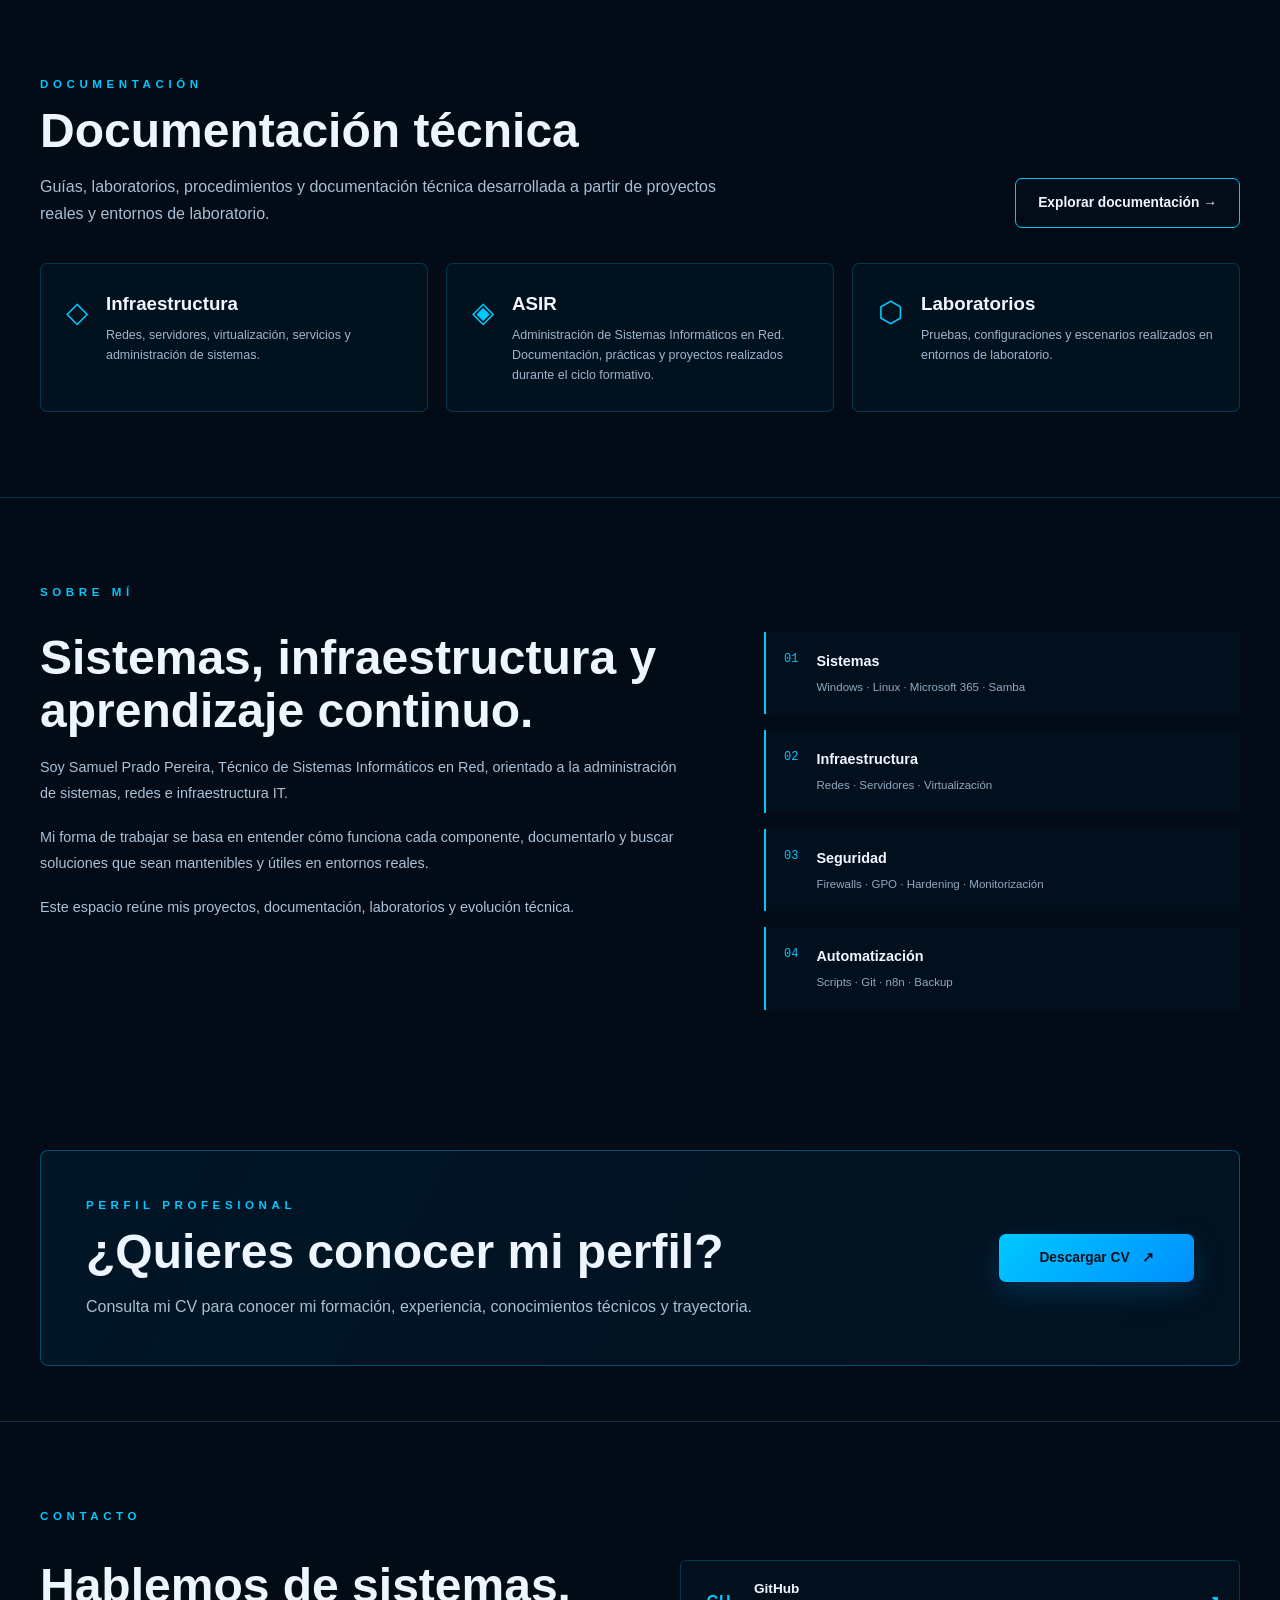
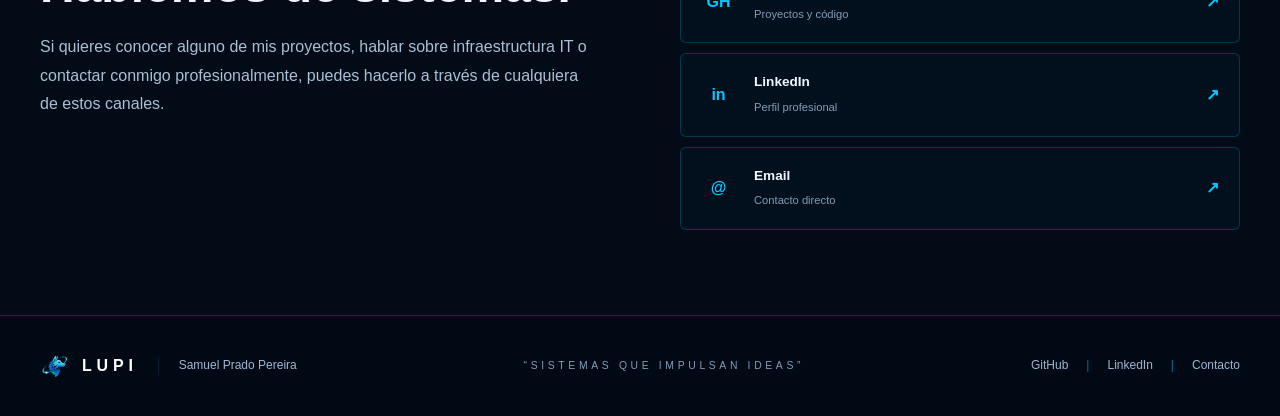
==== commit ebbd20cf: "Main.js2" ====
--- a/index.html
+++ b/index.html
@@ -12,6 +12,16 @@
 </head>
 
 <body>
+
+    <div class="site-intro">
+
+    <img
+        src="assets/images/logo/lupi.png"
+        alt="Lupi"
+    >
+
+</div>
+
     <header class="site-header" id="top">
         <div class="container header-inner">
             <a class="brand" href="#inicio" aria-label="Rincón de Lupi">
@@ -28,7 +38,7 @@
                 <a href="proyectos/index.html">Proyectos</a>
                 <a href="documentacion/index.html">Documentación</a>
                 <a href="sobre-mi/index.html">Sobre mí</a>
-                <a href="#cv">CV</a>
+                <a href="cv/index.html">CV</a>
                 <a href="#contacto">Contacto</a>
             </nav>
 
@@ -767,7 +777,7 @@
         <div class="footer-brand">
 
             <img
-                src="../assets/images/logo/lupi.png"
+                src="assets/images/logo/lupi.png"
                 alt="Lupi"
                 class="footer-logo"
             >
@@ -776,27 +786,19 @@
 
             <span></span>
 
-            <p>
-                Samuel Prado Pereira
-            </p>
-
-        </div>
-
+            <p>Samuel Prado Pereira</p>
+
+        </div>
 
         <div class="footer-slogan">
-
             “SISTEMAS QUE IMPULSAN IDEAS”
-
-        </div>
-
+        </div>
 
         <div class="footer-links">
 
-            <a
-                href="https://github.com/prapersam"
-                target="_blank"
-                rel="noopener noreferrer"
-            >
+            <a href="https://github.com/prapersam"
+               target="_blank"
+               rel="noopener noreferrer">
                 GitHub
             </a>
 
@@ -808,7 +810,7 @@
 
             <span>|</span>
 
-            <a href="../index.html#contacto">
+            <a href="#contacto">
                 Contacto
             </a>
 
--- a/css/styles.css
+++ b/css/styles.css
@@ -1857,12 +1857,10 @@
 /* LOGO DEL FOOTER */
 
 .footer-logo {
-
-    width: 30px;
-    height: 30px;
-
+    width: 30px !important;
+    height: 30px !important;
     object-fit: contain;
-
+    display: block;
     flex-shrink: 0;
 }
 
@@ -1989,4 +1987,77 @@
         line-height: 1.7;
     }
 
+}
+
+/* =========================================================
+   ANIMACIÓN DE ENTRADA
+   ========================================================= */
+
+.site-intro {
+    position: fixed;
+    inset: 0;
+    z-index: 9999;
+
+    display: flex;
+    align-items: center;
+    justify-content: center;
+
+    background: var(--background);
+
+    opacity: 1;
+    visibility: visible;
+
+    transition:
+        opacity 0.6s ease,
+        visibility 0.6s ease;
+}
+
+.site-intro img {
+    width: 120px;
+    height: 120px;
+    object-fit: contain;
+
+    animation: intro-logo 0.9s ease forwards;
+}
+
+.site-intro.hide {
+    opacity: 0;
+    visibility: hidden;
+}
+
+
+@keyframes intro-logo {
+
+    0% {
+        opacity: 0;
+        transform: scale(0.75);
+    }
+
+    60% {
+        opacity: 1;
+        transform: scale(1.05);
+    }
+
+    100% {
+        opacity: 1;
+        transform: scale(1);
+    }
+
+}
+
+
+/* =========================================================
+   REDUCED MOTION
+   ========================================================= */
+
+@media (prefers-reduced-motion: reduce) {
+
+    .site-intro img {
+        animation: none;
+    }
+
+    .site-intro {
+        transition: none;
+    }
+
 }
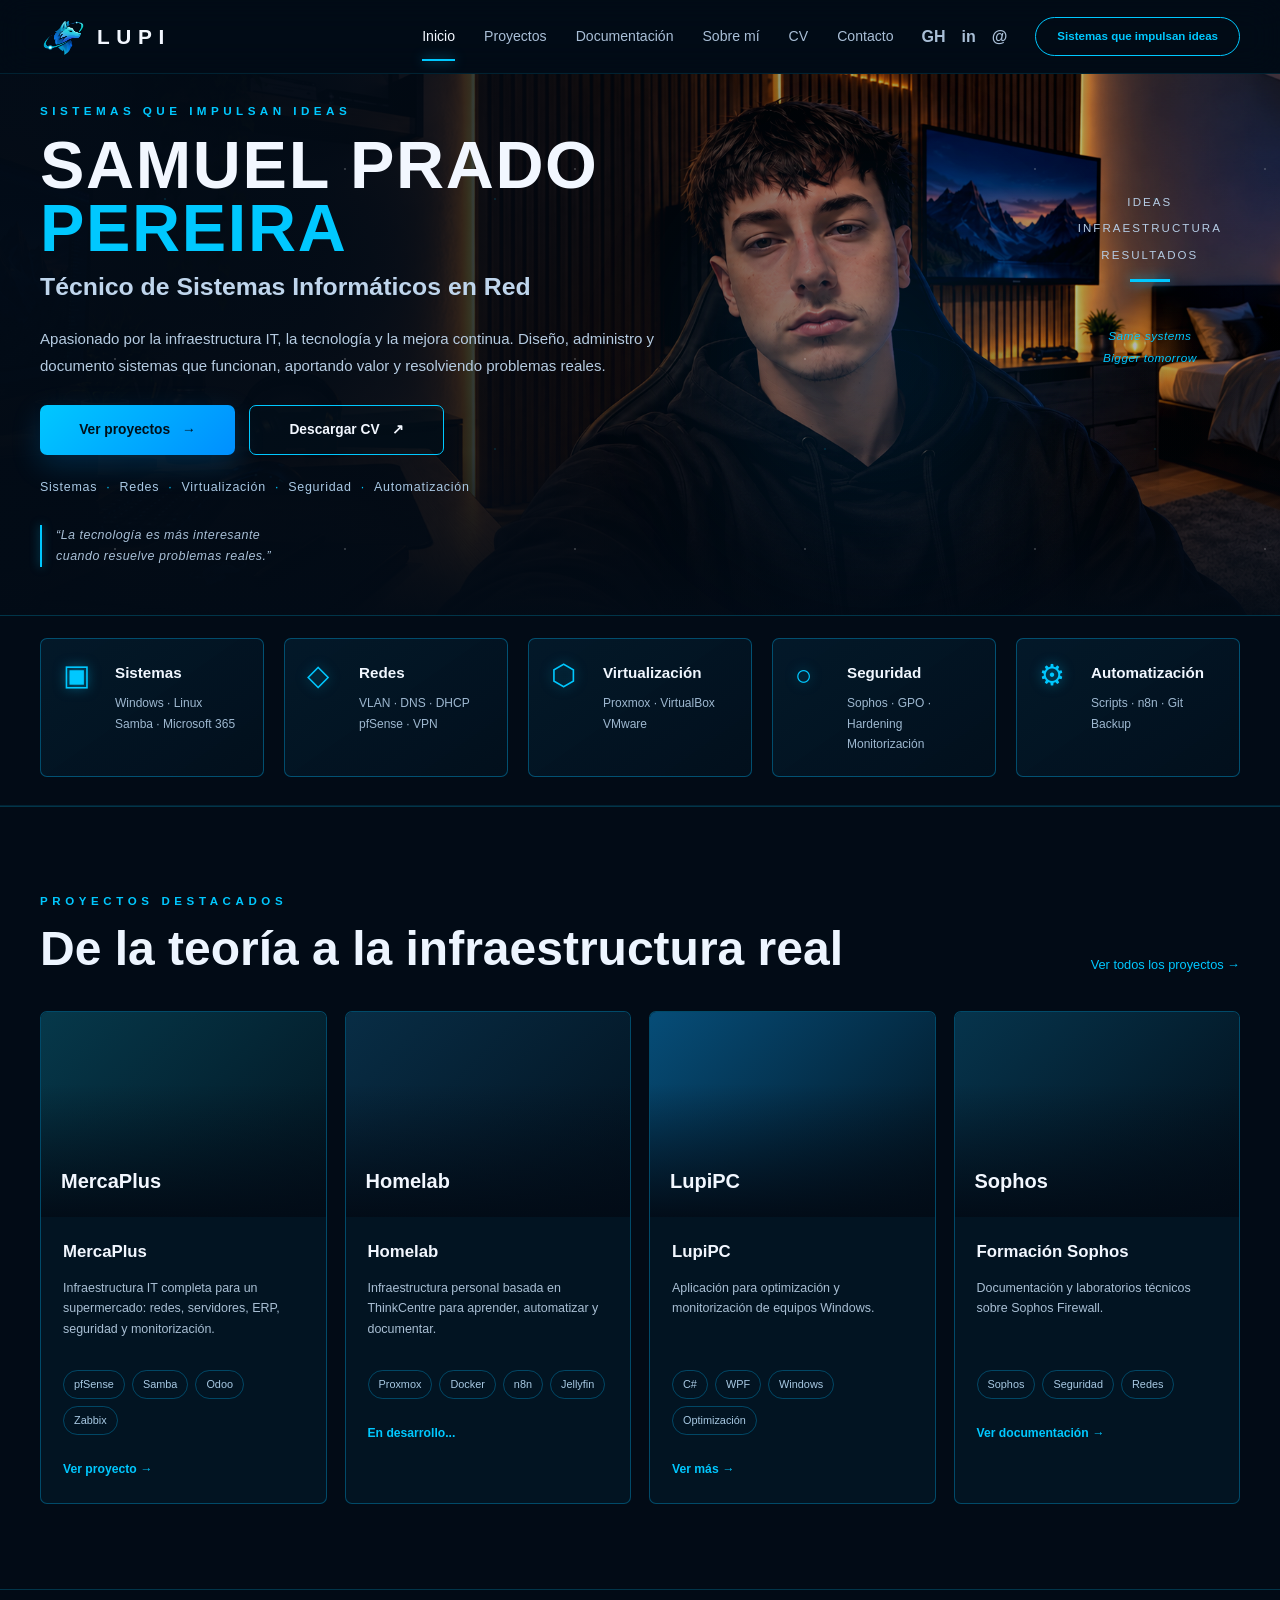
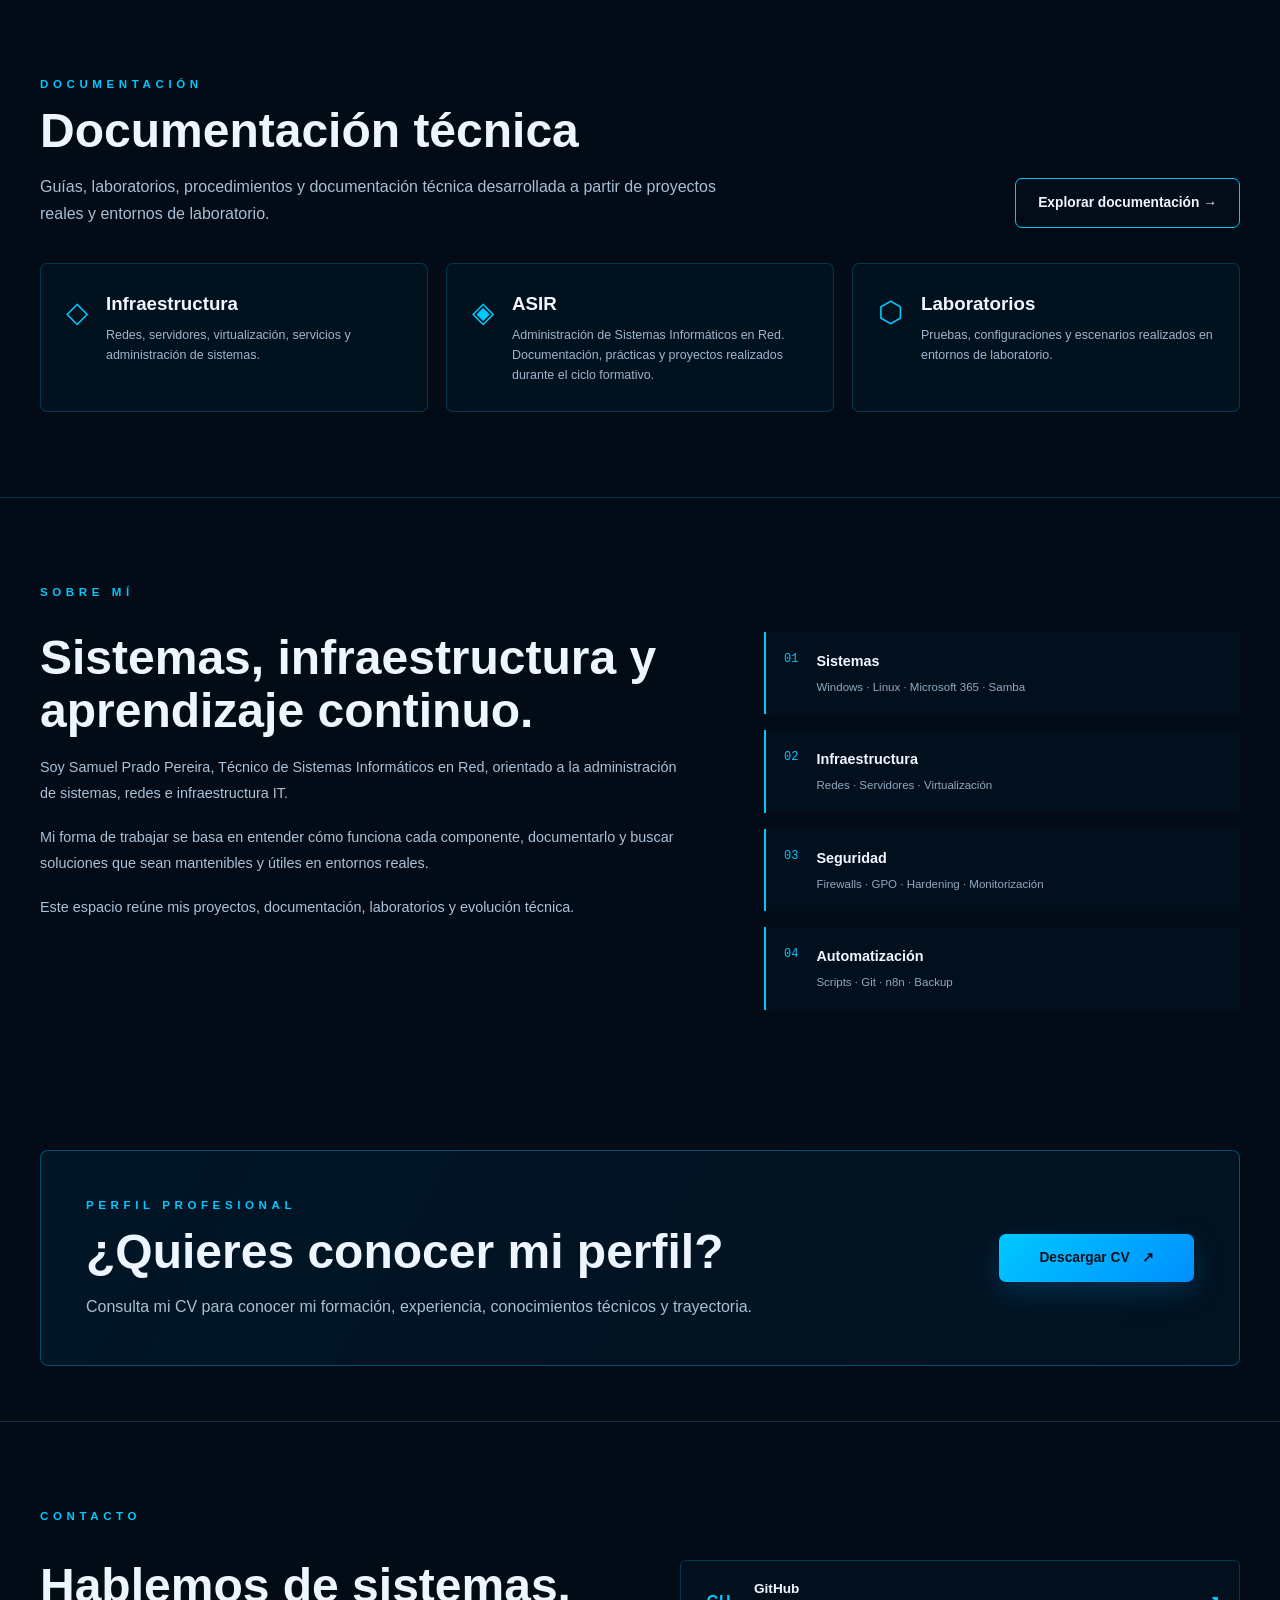
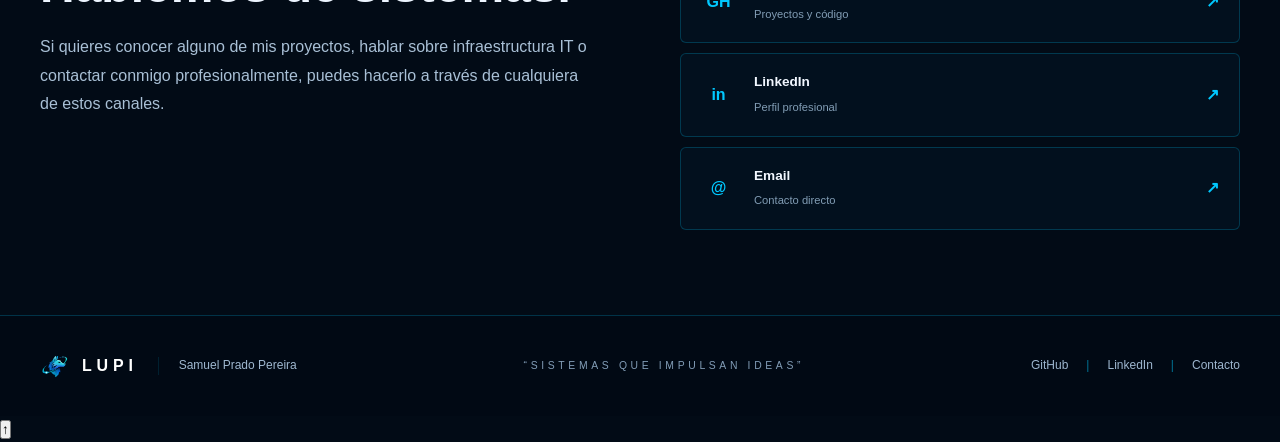
==== commit f2ec439d: "inicio2" ====
--- a/index.html
+++ b/index.html
@@ -820,5 +820,7 @@
 
 </footer>
 
+    <script src="js/main.js"></script>
+
 </body>
 </html>
--- a/css/styles.css
+++ b/css/styles.css
@@ -1996,33 +1996,34 @@
 .site-intro {
     position: fixed;
     inset: 0;
-    z-index: 9999;
+    z-index: 99999;
 
     display: flex;
     align-items: center;
     justify-content: center;
 
-    background: var(--background);
+    background: var(--bg);
 
     opacity: 1;
     visibility: visible;
 
     transition:
-        opacity 0.6s ease,
-        visibility 0.6s ease;
+        opacity 0.7s ease,
+        visibility 0.7s ease;
 }
 
 .site-intro img {
-    width: 120px;
-    height: 120px;
+    width: 130px;
+    height: 130px;
     object-fit: contain;
 
-    animation: intro-logo 0.9s ease forwards;
+    animation: intro-logo 0.8s ease-out forwards;
 }
 
 .site-intro.hide {
     opacity: 0;
     visibility: hidden;
+    pointer-events: none;
 }
 
 
@@ -2033,7 +2034,7 @@
         transform: scale(0.75);
     }
 
-    60% {
+    70% {
         opacity: 1;
         transform: scale(1.05);
     }
@@ -2046,10 +2047,6 @@
 }
 
 
-/* =========================================================
-   REDUCED MOTION
-   ========================================================= */
-
 @media (prefers-reduced-motion: reduce) {
 
     .site-intro img {
